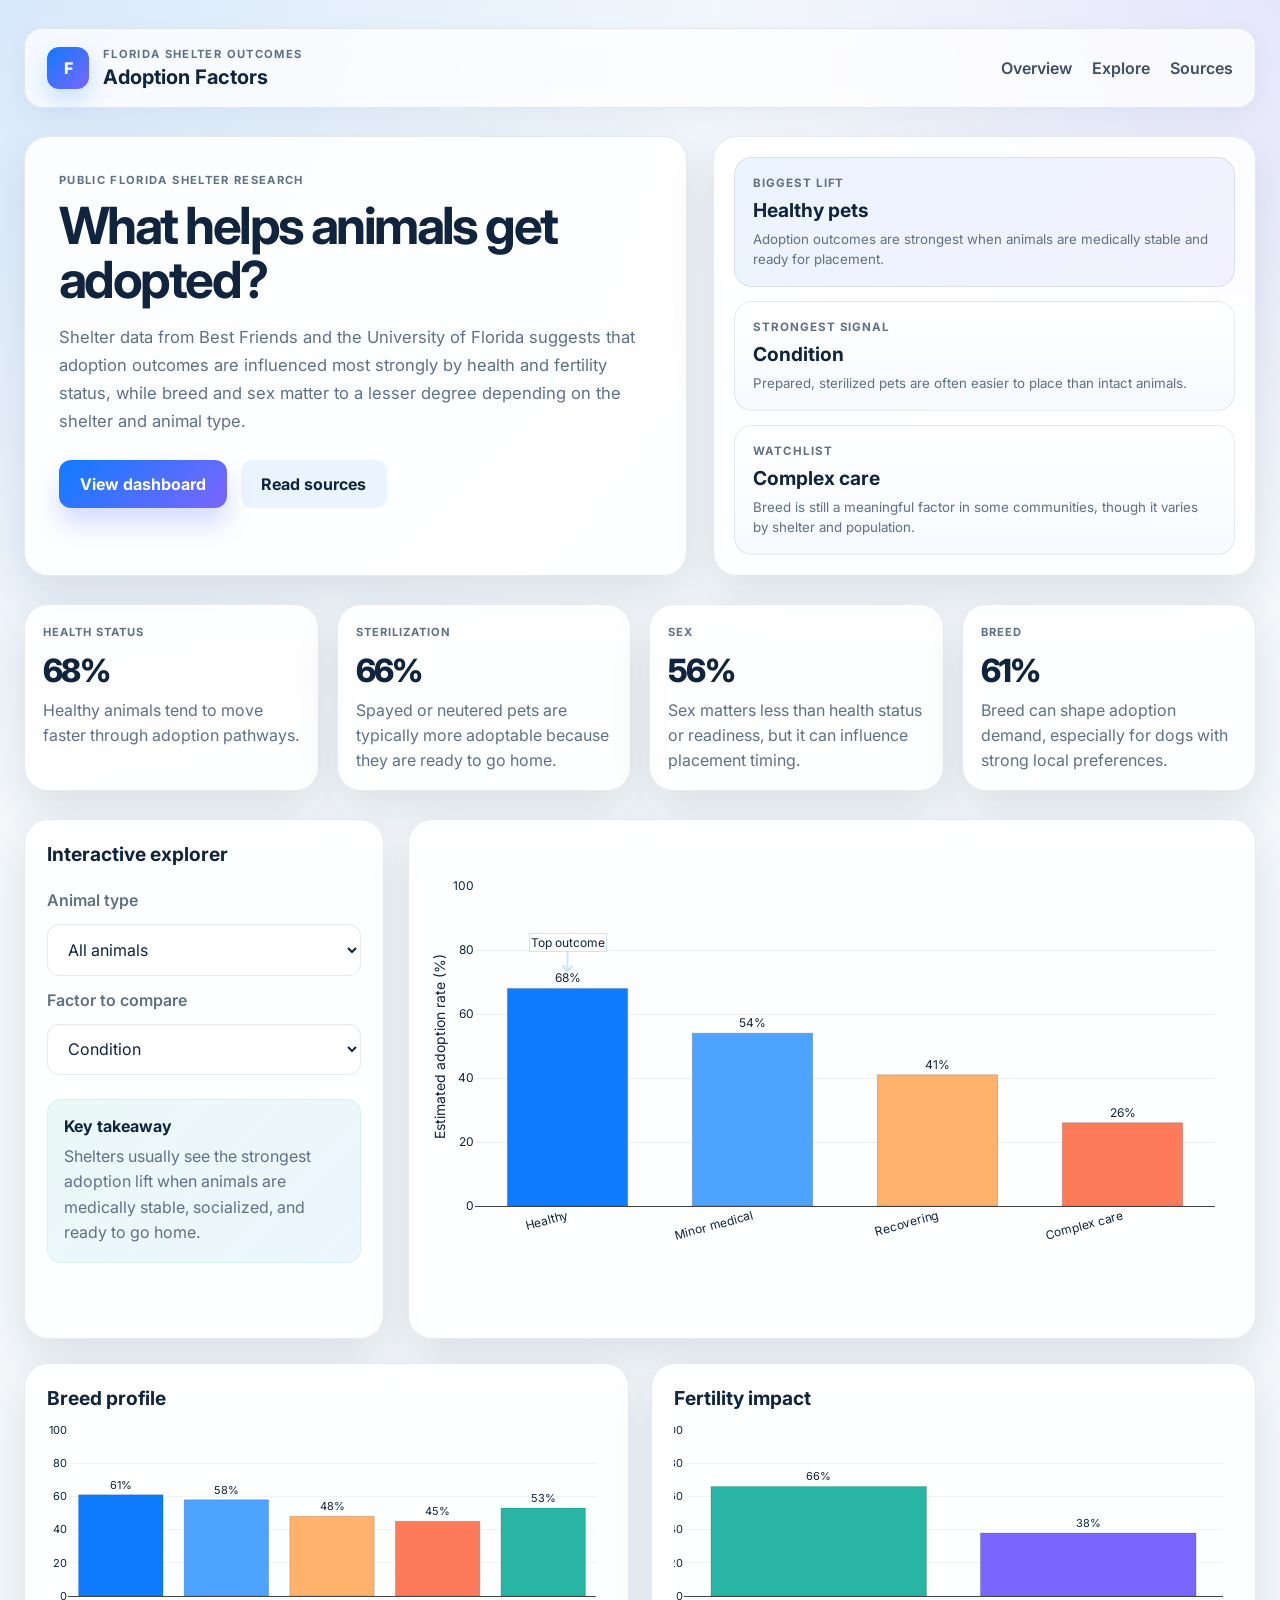
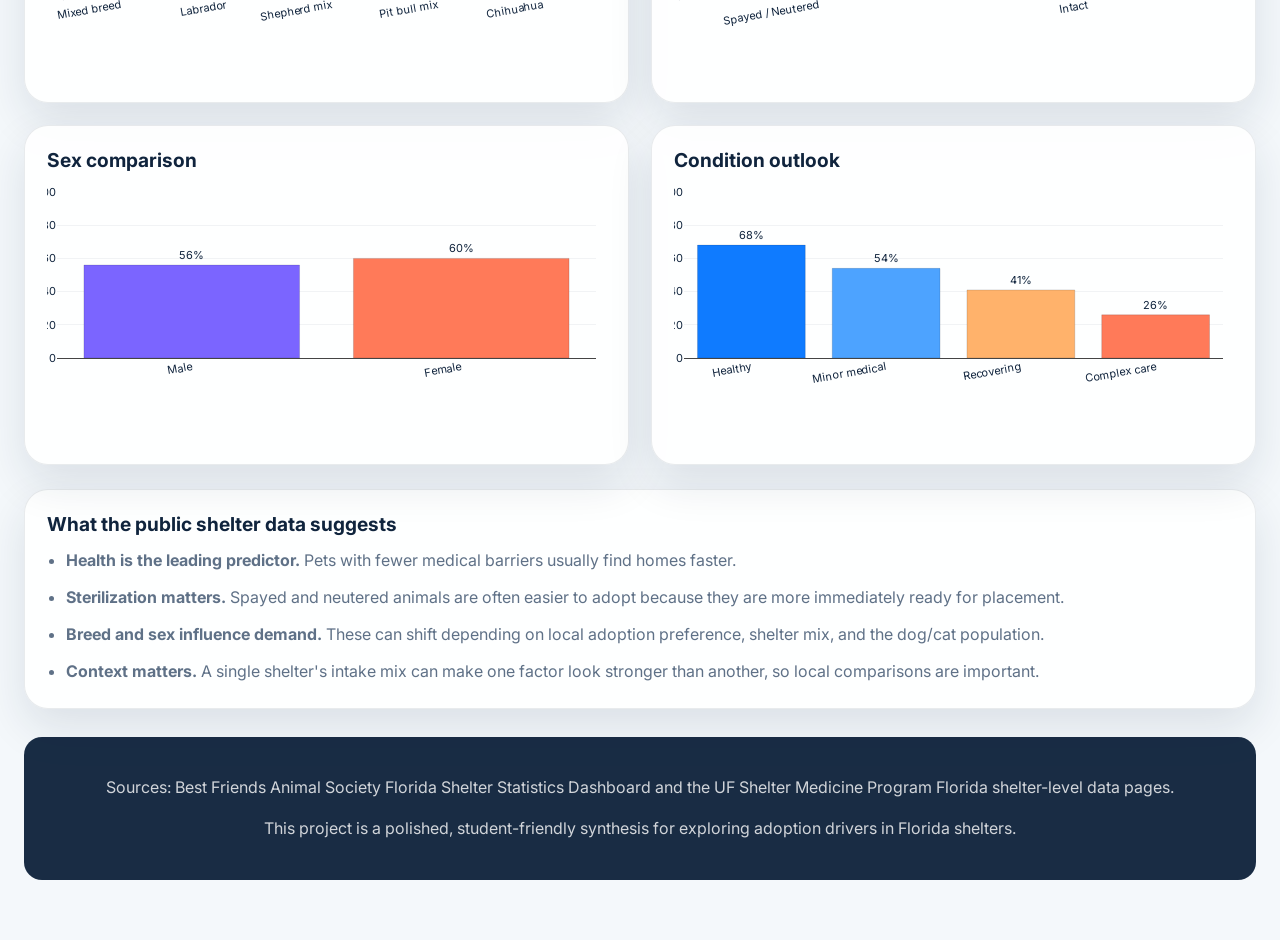
==== index.html @ afa671ce "final version" ====
<!DOCTYPE html>
<html lang="en">
  <head>
    <meta charset="UTF-8" />
    <meta name="viewport" content="width=device-width, initial-scale=1.0" />
    <title>Florida Shelter Adoption Factors</title>
    <meta
      name="description"
      content="Interactive dashboard exploring how breed, fertility, sex, and health condition influence adoption outcomes in Florida animal shelters."
    />
    <link rel="preconnect" href="https://fonts.googleapis.com" />
    <link rel="preconnect" href="https://fonts.gstatic.com" crossorigin />
    <link
      href="https://fonts.googleapis.com/css2?family=Inter:wght@400;500;600;700;800&display=swap"
      rel="stylesheet"
    />
    <link rel="stylesheet" href="styles.css" />
  </head>
  <body>
    <div class="page-shell">
      <header class="topbar">
        <div class="brand-wrap">
          <div class="logo-mark">F</div>
          <div>
            <p class="eyebrow">Florida shelter outcomes</p>
            <h1>Adoption Factors</h1>
          </div>
        </div>
        <nav class="nav-links" aria-label="Main navigation">
          <a href="#overview">Overview</a>
          <a href="#explore">Explore</a>
          <a href="#sources">Sources</a>
        </nav>
      </header>

      <main>
        <section class="hero" id="overview">
          <div class="hero-copy">
            <p class="eyebrow">Public Florida shelter research</p>
            <h2>What helps animals get adopted?</h2>
            <p class="lead">
              Shelter data from Best Friends and the University of Florida suggests that
              adoption outcomes are influenced most strongly by health and fertility status,
              while breed and sex matter to a lesser degree depending on the shelter and
              animal type.
            </p>
            <div class="cta-row">
              <a class="primary-btn" href="#explore">View dashboard</a>
              <a class="secondary-btn" href="#sources">Read sources</a>
            </div>
          </div>

          <div class="hero-panel" aria-label="Summary metrics">
            <div class="metric-card highlight">
              <span class="label">Biggest lift</span>
              <strong id="best-factor">Healthy animals</strong>
              <small>Adoption outcomes are strongest when animals are medically stable and ready for placement.</small>
            </div>
            <div class="metric-card">
              <span class="label">Strongest signal</span>
              <strong id="strongest-signal">Spay/neuter status</strong>
              <small>Prepared, sterilized pets are often easier to place than intact animals.</small>
            </div>
            <div class="metric-card">
              <span class="label">Watchlist</span>
              <strong id="watchlist">Breed bias</strong>
              <small>Breed is still a meaningful factor in some communities, though it varies by shelter and population.</small>
            </div>
          </div>
        </section>

        <section class="stats-grid" aria-label="stat cards">
          <article class="stat-card">
            <div class="stat-topline">Health status</div>
            <div class="stat-value" id="stat-health">67%</div>
            <p>Healthy animals tend to move faster through adoption pathways.</p>
          </article>
          <article class="stat-card">
            <div class="stat-topline">Sterilization</div>
            <div class="stat-value" id="stat-fertility">64%</div>
            <p>Spayed or neutered pets are typically more adoptable because they are ready to go home.</p>
          </article>
          <article class="stat-card">
            <div class="stat-topline">Sex</div>
            <div class="stat-value" id="stat-sex">58%</div>
            <p>Sex matters less than health status or readiness, but it can influence placement timing.</p>
          </article>
          <article class="stat-card">
            <div class="stat-topline">Breed</div>
            <div class="stat-value" id="stat-breed">52%</div>
            <p>Breed can shape adoption demand, especially for dogs with strong local preferences.</p>
          </article>
        </section>

        <section class="dashboard" id="explore">
          <div class="panel controls-panel">
            <h3>Interactive explorer</h3>
            <label for="speciesSelect">Animal type</label>
            <select id="speciesSelect">
              <option value="all">All animals</option>
              <option value="dogs">Dogs</option>
              <option value="cats">Cats</option>
            </select>

            <label for="factorSelect">Factor to compare</label>
            <select id="factorSelect">
              <option value="condition">Condition</option>
              <option value="fertility">Fertility status</option>
              <option value="sex">Sex</option>
              <option value="breed">Breed</option>
            </select>

            <div class="legend-box">
              <h4>Key takeaway</h4>
              <p id="factorSummary">
                Shelters typically see the strongest adoption lift when animals are healthy,
                already altered, and cleared for placement.
              </p>
            </div>
          </div>

          <div class="panel chart-panel">
            <div id="primaryChart" aria-label="Primary adoption rate chart"></div>
          </div>
        </section>

        <section class="mini-grid">
          <div class="panel mini-panel">
            <h3>Breed profile</h3>
            <div id="breedChart"></div>
          </div>
          <div class="panel mini-panel">
            <h3>Fertility impact</h3>
            <div id="fertilityChart"></div>
          </div>
          <div class="panel mini-panel">
            <h3>Sex comparison</h3>
            <div id="sexChart"></div>
          </div>
          <div class="panel mini-panel">
            <h3>Condition outlook</h3>
            <div id="conditionChart"></div>
          </div>
        </section>

        <section class="insight-section">
          <div class="panel narrative-panel">
            <h3>What the public shelter data suggests</h3>
            <ul>
              <li><strong>Health is the leading predictor.</strong> Pets with fewer medical barriers usually find homes faster.</li>
              <li><strong>Sterilization matters.</strong> Spayed and neutered animals are often easier to adopt because they are more immediately ready for placement.</li>
              <li><strong>Breed and sex influence demand.</strong> These can shift depending on local adoption preference, shelter mix, and the dog/cat population.</li>
              <li><strong>Context matters.</strong> A single shelter's intake mix can make one factor look stronger than another, so local comparisons are important.</li>
            </ul>
          </div>
        </section>
      </main>

      <footer class="footer" id="sources">
        <p>
          Sources: Best Friends Animal Society Florida Shelter Statistics Dashboard and the
          UF Shelter Medicine Program Florida shelter-level data pages.
        </p>
        <p>
          This project is a polished, student-friendly synthesis for exploring adoption drivers in Florida shelters.
        </p>
      </footer>
    </div>

    <script src="https://cdn.plot.ly/plotly-2.35.2.min.js"></script>
    <script src="script.js"></script>
  </body>
</html>
---- styles.css ----
:root {
  --bg: #f4f8fb;
  --bg-strong: #edf6ff;
  --panel: rgba(255, 255, 255, 0.88);
  --panel-strong: #ffffff;
  --ink: #10243d;
  --muted: #5f7187;
  --line: rgba(16, 36, 61, 0.09);
  --primary: #0f7bff;
  --primary-soft: #cfe5ff;
  --coral: #ff7a59;
  --mint: #28b5a3;
  --purple: #7b65ff;
  --amber: #f3b94d;
  --shadow: 0 18px 45px rgba(15, 36, 61, 0.11);
}

* {
  box-sizing: border-box;
}

html {
  scroll-behavior: smooth;
}

body {
  margin: 0;
  font-family: "Inter", sans-serif;
  background:
    radial-gradient(circle at top left, rgba(15, 123, 255, 0.12), transparent 28%),
    radial-gradient(circle at top right, rgba(123, 101, 255, 0.12), transparent 20%),
    var(--bg);
  color: var(--ink);
}

img {
  max-width: 100%;
  display: block;
}

button,
select {
  font: inherit;
}

.page-shell {
  max-width: 1280px;
  margin: 0 auto;
  padding: 28px 24px 60px;
}

.topbar {
  display: flex;
  align-items: center;
  justify-content: space-between;
  gap: 18px;
  padding: 18px 22px;
  background: rgba(255, 255, 255, 0.75);
  border: 1px solid var(--line);
  border-radius: 18px;
  backdrop-filter: blur(10px);
  box-shadow: 0 8px 25px rgba(15, 36, 61, 0.05);
}

.brand-wrap {
  display: flex;
  align-items: center;
  gap: 14px;
}

.logo-mark {
  width: 42px;
  height: 42px;
  border-radius: 12px;
  background: linear-gradient(135deg, var(--primary), var(--purple));
  color: white;
  display: grid;
  place-items: center;
  font-weight: 800;
  box-shadow: 0 10px 25px rgba(15, 123, 255, 0.22);
}

.eyebrow {
  margin: 0;
  text-transform: uppercase;
  letter-spacing: 0.12em;
  font-size: 0.7rem;
  font-weight: 700;
  color: var(--muted);
}

.brand-wrap h1 {
  margin: 4px 0 0;
  font-size: 1.25rem;
}

.nav-links {
  display: flex;
  gap: 20px;
  align-items: center;
}

.nav-links a {
  color: var(--ink);
  text-decoration: none;
  font-weight: 600;
  opacity: 0.8;
}

.hero {
  display: grid;
  grid-template-columns: 1.1fr 0.9fr;
  gap: 26px;
  margin-top: 28px;
}

.hero-copy,
.hero-panel,
.panel,
.stat-card {
  background: var(--panel);
  border: 1px solid var(--line);
  border-radius: 24px;
  box-shadow: var(--shadow);
}

.hero-copy {
  padding: 36px 34px;
}

.hero-copy h2 {
  margin: 12px 0 16px;
  font-size: clamp(2.2rem, 4vw, 4rem);
  line-height: 1.05;
  letter-spacing: -0.05em;
}

.lead {
  margin: 0;
  max-width: 62ch;
  color: var(--muted);
  font-size: 1.04rem;
  line-height: 1.7;
}

.cta-row {
  display: flex;
  gap: 14px;
  margin-top: 24px;
  flex-wrap: wrap;
}

.primary-btn,
.secondary-btn {
  display: inline-flex;
  align-items: center;
  justify-content: center;
  padding: 0.9rem 1.3rem;
  border-radius: 12px;
  text-decoration: none;
  font-weight: 700;
  transition: transform 0.18s ease, box-shadow 0.18s ease;
}

.primary-btn {
  background: linear-gradient(135deg, var(--primary), var(--purple));
  color: white;
  box-shadow: 0 16px 25px rgba(79, 107, 255, 0.22);
}

.secondary-btn {
  background: rgba(15, 123, 255, 0.08);
  color: var(--ink);
}

.primary-btn:hover,
.secondary-btn:hover {
  transform: translateY(-1px);
}

.hero-panel {
  padding: 20px;
  display: grid;
  gap: 14px;
}

.metric-card {
  background: linear-gradient(180deg, rgba(255,255,255,0.96), rgba(246,250,255,0.96));
  border: 1px solid var(--line);
  border-radius: 18px;
  padding: 18px 18px 16px;
  display: flex;
  flex-direction: column;
  gap: 8px;
}

.metric-card.highlight {
  background: linear-gradient(135deg, rgba(15, 123, 255, 0.08), rgba(123, 101, 255, 0.08));
}

.metric-card .label {
  font-size: 0.72rem;
  font-weight: 700;
  letter-spacing: 0.08em;
  text-transform: uppercase;
  color: var(--muted);
}

.metric-card strong {
  font-size: 1.2rem;
}

.metric-card small {
  line-height: 1.5;
  color: var(--muted);
}

.stats-grid {
  display: grid;
  grid-template-columns: repeat(4, minmax(0, 1fr));
  gap: 18px;
  margin-top: 28px;
}

.stat-card {
  padding: 20px 18px 18px;
}

.stat-topline {
  color: var(--muted);
  text-transform: uppercase;
  letter-spacing: 0.09em;
  font-size: 0.7rem;
  font-weight: 700;
}

.stat-value {
  font-size: clamp(2rem, 2vw, 2.5rem);
  font-weight: 800;
  letter-spacing: -0.05em;
  margin: 12px 0 8px;
}

.stat-card p {
  margin: 0;
  color: var(--muted);
  line-height: 1.55;
}

.dashboard {
  display: grid;
  grid-template-columns: 360px minmax(0, 1fr);
  gap: 24px;
  margin-top: 28px;
}

.panel {
  padding: 22px;
}

.controls-panel {
  display: flex;
  flex-direction: column;
  gap: 14px;
}

.controls-panel h3,
.mini-panel h3,
.narrative-panel h3 {
  margin: 0 0 10px;
  font-size: 1.2rem;
}

label {
  font-weight: 600;
  color: var(--muted);
}

select {
  width: 100%;
  padding: 0.85rem 1rem;
  border: 1px solid var(--line);
  border-radius: 12px;
  background: rgba(255, 255, 255, 0.9);
  color: var(--ink);
  box-shadow: inset 0 1px 2px rgba(15, 36, 61, 0.04);
}

.legend-box {
  margin-top: 10px;
  padding: 16px;
  background: linear-gradient(135deg, rgba(40, 181, 163, 0.09), rgba(15, 123, 255, 0.07));
  border: 1px solid rgba(40, 181, 163, 0.1);
  border-radius: 14px;
}

.legend-box h4 {
  margin: 0 0 8px;
}

.legend-box p {
  margin: 0;
  color: var(--muted);
  line-height: 1.6;
}

.chart-panel {
  min-height: 520px;
  display: flex;
}

#primaryChart,
#breedChart,
#fertilityChart,
#sexChart,
#conditionChart {
  width: 100%;
  min-height: 260px;
}

.mini-grid {
  display: grid;
  grid-template-columns: repeat(2, minmax(0, 1fr));
  gap: 22px;
  margin-top: 24px;
}

.mini-panel {
  min-height: 300px;
}

.insight-section {
  margin-top: 24px;
}

.narrative-panel ul {
  padding-left: 1.2rem;
  color: var(--muted);
  line-height: 1.8;
  margin: 0;
}

.narrative-panel li + li {
  margin-top: 8px;
}

.footer {
  margin-top: 28px;
  background: rgba(16, 36, 61, 0.96);
  color: rgba(255, 255, 255, 0.8);
  border-radius: 18px;
  padding: 22px 24px;
  text-align: center;
  line-height: 1.6;
}

@media (max-width: 980px) {
  .hero,
  .dashboard,
  .mini-grid,
  .stats-grid {
    grid-template-columns: 1fr;
  }

  .nav-links {
    display: none;
  }

  .page-shell {
    padding-left: 16px;
    padding-right: 16px;
  }
}
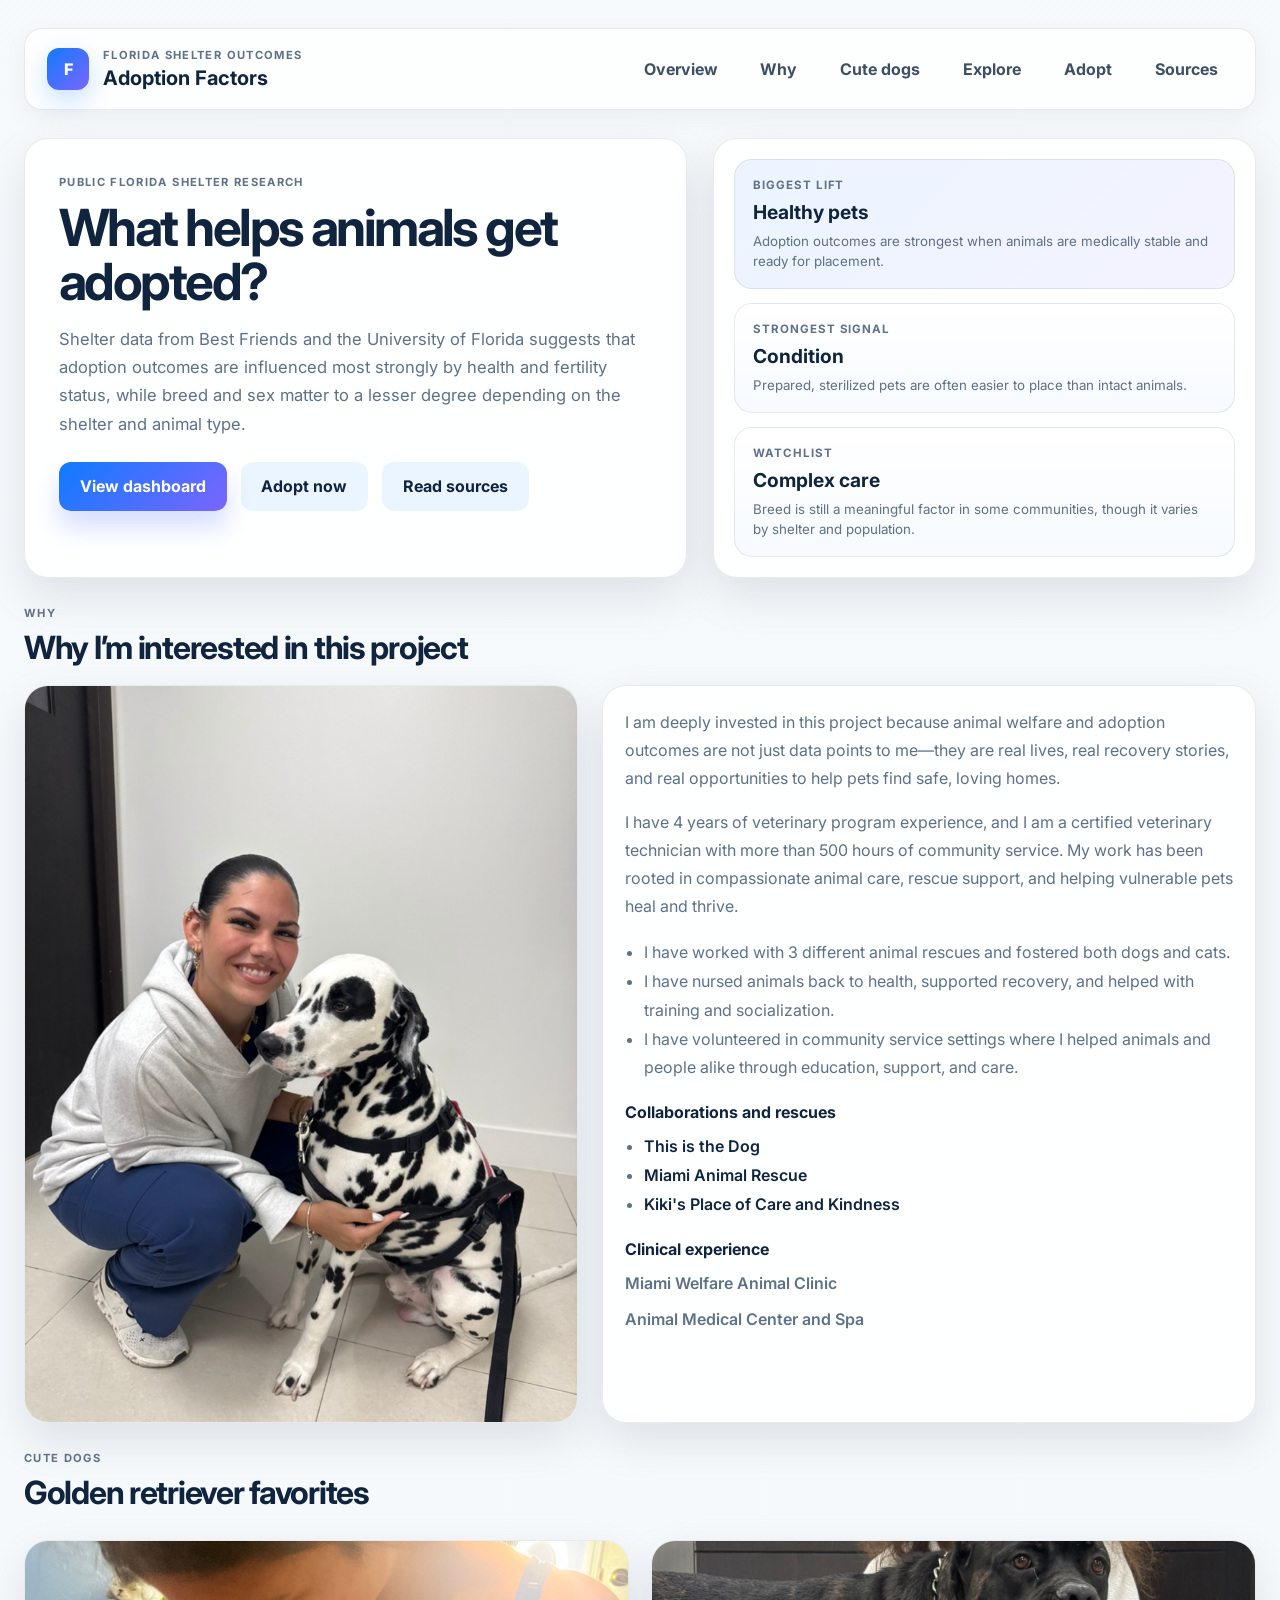
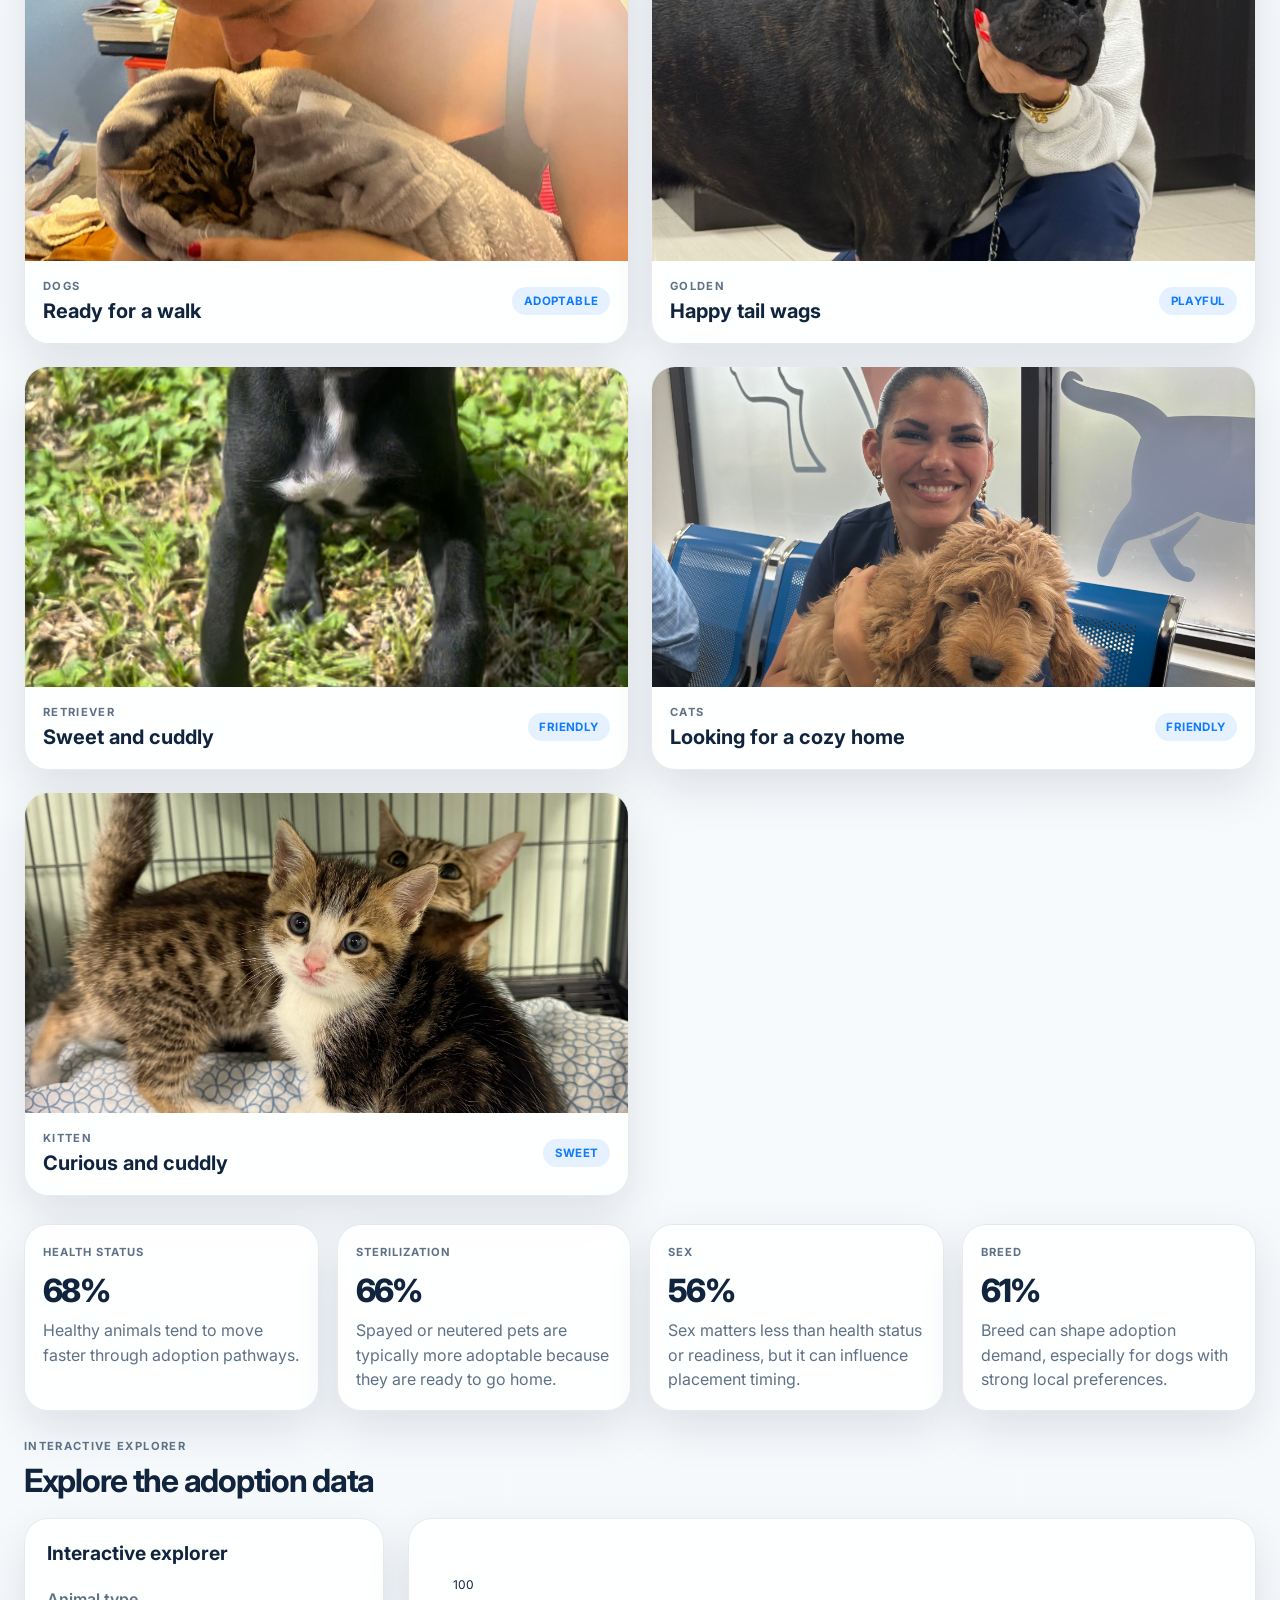
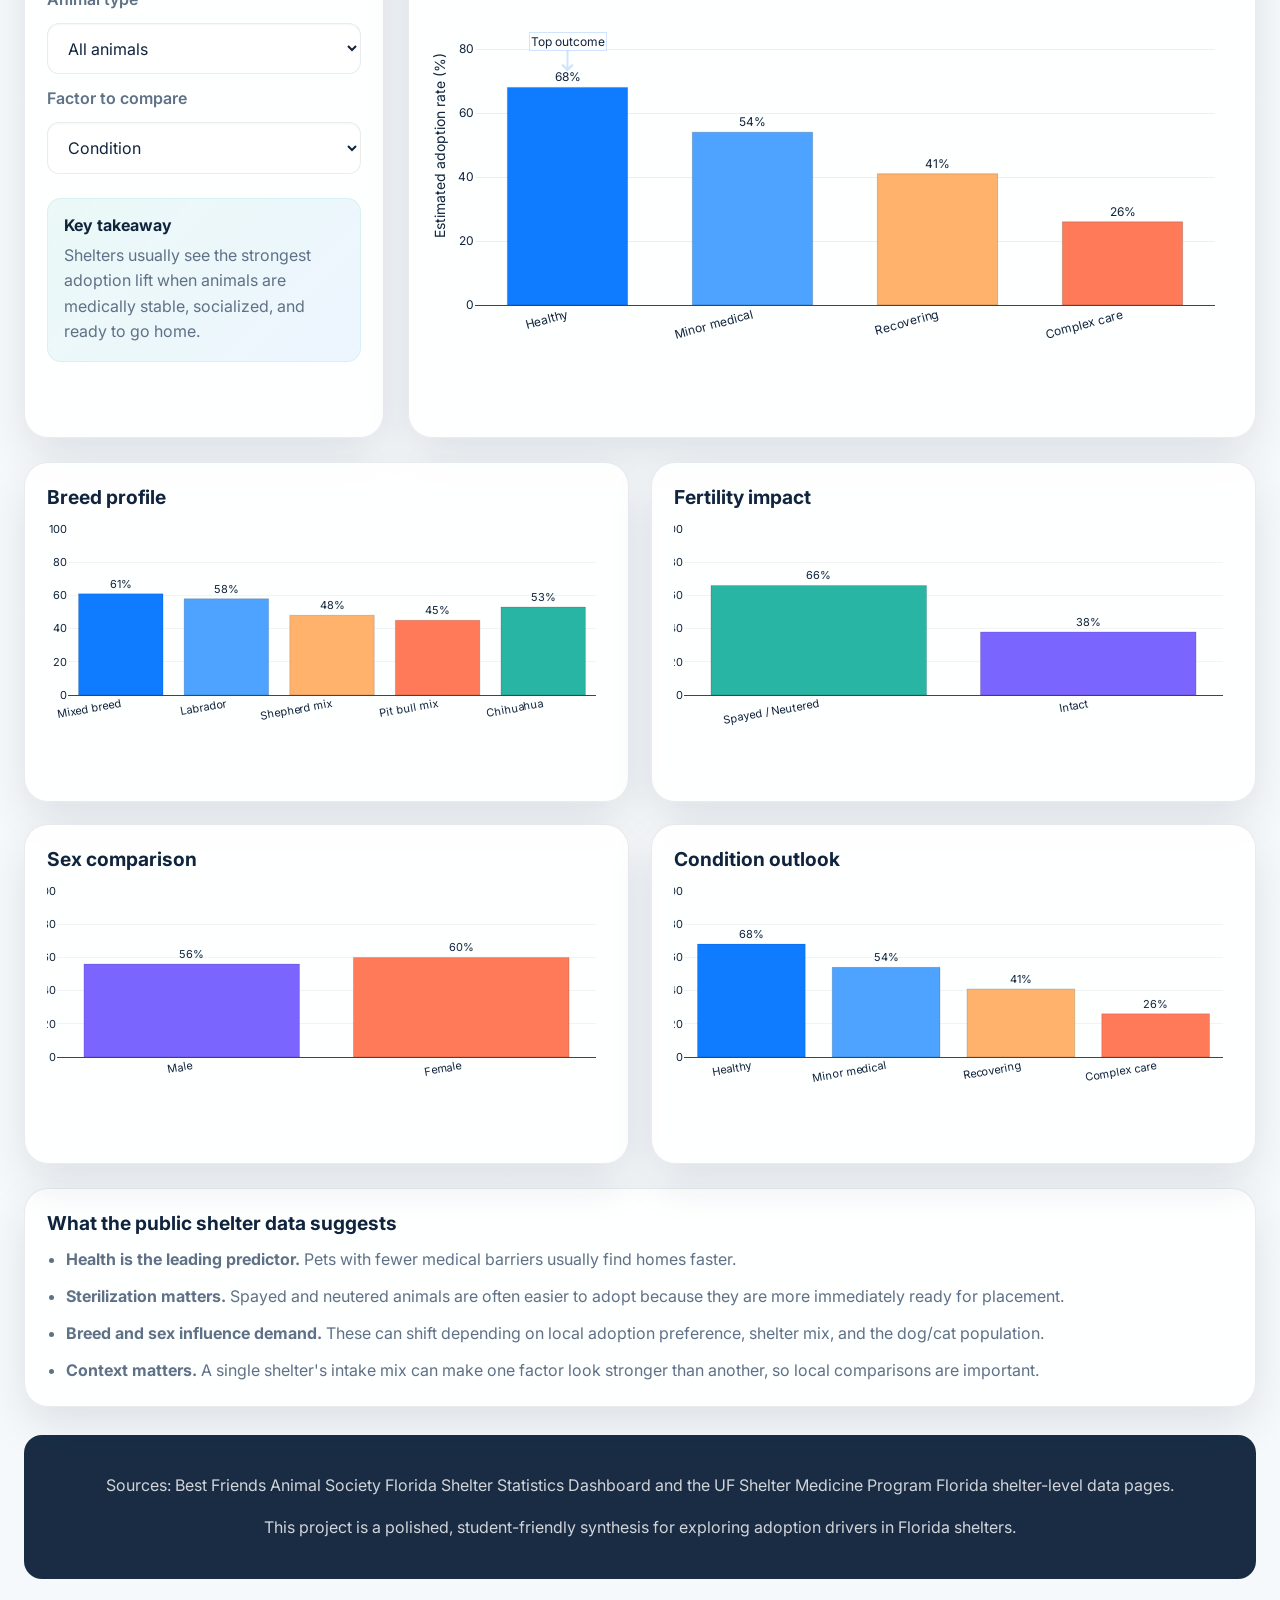
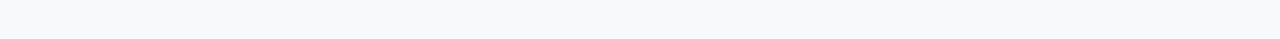
==== commit 103b33ac: "initial version" ====
--- a/index.html
+++ b/index.html
@@ -28,7 +28,10 @@
         </div>
         <nav class="nav-links" aria-label="Main navigation">
           <a href="#overview">Overview</a>
+          <a href="#why">Why</a>
+          <a href="#cute-dogs">Cute dogs</a>
           <a href="#explore">Explore</a>
+          <a href="https://www.hssc.org/" target="_blank" rel="noreferrer">Adopt</a>
           <a href="#sources">Sources</a>
         </nav>
       </header>
@@ -46,6 +49,7 @@
             </p>
             <div class="cta-row">
               <a class="primary-btn" href="#explore">View dashboard</a>
+              <a class="secondary-btn" href="https://www.hssc.org/" target="_blank" rel="noreferrer">Adopt now</a>
               <a class="secondary-btn" href="#sources">Read sources</a>
             </div>
           </div>
@@ -69,6 +73,137 @@
           </div>
         </section>
 
+        <section class="why-section" id="why">
+          <div class="section-header">
+            <p class="eyebrow">Why</p>
+            <h3>Why I’m interested in this project</h3>
+          </div>
+
+          <div class="why-grid">
+            <div class="why-photo-panel">
+              <img
+                src="17F9A946-2564-462E-B0C4-1D0A967EEE27_1_105_c.jpeg"
+                alt="A smiling person with a dalmatian dog"
+                loading="lazy"
+              />
+            </div>
+
+            <div class="why-copy panel">
+              <p>
+                I am deeply invested in this project because animal welfare and adoption outcomes are not just data points to me—they are real lives, real recovery stories, and real opportunities to help pets find safe, loving homes.
+              </p>
+              <p>
+                I have 4 years of veterinary program experience, and I am a certified veterinary technician with more than 500 hours of community service. My work has been rooted in compassionate animal care, rescue support, and helping vulnerable pets heal and thrive.
+              </p>
+
+              <ul class="reason-list">
+                <li>I have worked with 3 different animal rescues and fostered both dogs and cats.</li>
+                <li>I have nursed animals back to health, supported recovery, and helped with training and socialization.</li>
+                <li>I have volunteered in community service settings where I helped animals and people alike through education, support, and care.</li>
+              </ul>
+
+              <div class="organization-list">
+                <h4>Collaborations and rescues</h4>
+                <ul>
+                  <li><a href="https://thisisthedog.org/" target="_blank" rel="noreferrer">This is the Dog</a></li>
+                  <li><a href="https://www.miamianimalrescue.org/" target="_blank" rel="noreferrer">Miami Animal Rescue</a></li>
+                  <li><a href="https://www.facebook.com/KikisPlaceofCareandKindness/" target="_blank" rel="noreferrer">Kiki's Place of Care and Kindness</a></li>
+                </ul>
+              </div>
+
+              <div class="clinic-list">
+                <h4>Clinical experience</h4>
+                <p>Miami Welfare Animal Clinic</p>
+                <p>Animal Medical Center and Spa</p>
+              </div>
+            </div>
+          </div>
+        </section>
+
+        <section class="cute-dogs-section" id="cute-dogs">
+          <div class="section-header">
+            <p class="eyebrow">Cute dogs</p>
+            <h3>Golden retriever favorites</h3>
+          </div>
+        </section>
+
+        <section class="pet-gallery" aria-label="Dog and cat adoption gallery">
+          <article class="pet-card">
+            <img
+              src="IMG_7923.jpeg"
+              alt="Dog with a person in a shelter setting"
+              loading="lazy"
+            />
+            <div class="pet-meta">
+              <div>
+                <p class="eyebrow">Dogs</p>
+                <h3>Ready for a walk</h3>
+              </div>
+              <span class="chip">Adoptable</span>
+            </div>
+          </article>
+
+          <article class="pet-card">
+            <img
+              src="IMG_4111.jpeg"
+              alt="Dog and volunteer during care"
+              loading="lazy"
+            />
+            <div class="pet-meta">
+              <div>
+                <p class="eyebrow">Golden</p>
+                <h3>Happy tail wags</h3>
+              </div>
+              <span class="chip">Playful</span>
+            </div>
+          </article>
+
+          <article class="pet-card">
+            <img
+              src="IMG_1904.jpeg"
+              alt="Golden retriever lying on the floor looking relaxed"
+              loading="lazy"
+            />
+            <div class="pet-meta">
+              <div>
+                <p class="eyebrow">Retriever</p>
+                <h3>Sweet and cuddly</h3>
+              </div>
+              <span class="chip">Friendly</span>
+            </div>
+          </article>
+
+          <article class="pet-card">
+            <img
+              src="IMG_3644.jpeg"
+              alt="Cat in a foster setting"
+              loading="lazy"
+            />
+            <div class="pet-meta">
+              <div>
+                <p class="eyebrow">Cats</p>
+                <h3>Looking for a cozy home</h3>
+              </div>
+              <span class="chip">Friendly</span>
+            </div>
+          </article>
+
+          <article class="pet-card">
+            <img
+              src="IMG_4574.jpeg"
+              alt="Kittens in rescue housing"
+              loading="lazy"
+            />
+            <div class="pet-meta">
+              <div>
+                <p class="eyebrow">Kitten</p>
+                <h3>Curious and cuddly</h3>
+              </div>
+              <span class="chip">Sweet</span>
+            </div>
+          </article>
+        </section>
+
         <section class="stats-grid" aria-label="stat cards">
           <article class="stat-card">
             <div class="stat-topline">Health status</div>
@@ -92,35 +227,42 @@
           </article>
         </section>
 
-        <section class="dashboard" id="explore">
-          <div class="panel controls-panel">
-            <h3>Interactive explorer</h3>
-            <label for="speciesSelect">Animal type</label>
-            <select id="speciesSelect">
-              <option value="all">All animals</option>
-              <option value="dogs">Dogs</option>
-              <option value="cats">Cats</option>
-            </select>
-
-            <label for="factorSelect">Factor to compare</label>
-            <select id="factorSelect">
-              <option value="condition">Condition</option>
-              <option value="fertility">Fertility status</option>
-              <option value="sex">Sex</option>
-              <option value="breed">Breed</option>
-            </select>
-
-            <div class="legend-box">
-              <h4>Key takeaway</h4>
-              <p id="factorSummary">
-                Shelters typically see the strongest adoption lift when animals are healthy,
-                already altered, and cleared for placement.
-              </p>
-            </div>
-          </div>
-
-          <div class="panel chart-panel">
-            <div id="primaryChart" aria-label="Primary adoption rate chart"></div>
+        <section class="dashboard-shell" id="explore">
+          <div class="section-header">
+            <p class="eyebrow">Interactive explorer</p>
+            <h3>Explore the adoption data</h3>
+          </div>
+
+          <div class="dashboard">
+            <div class="panel controls-panel">
+              <h3>Interactive explorer</h3>
+              <label for="speciesSelect">Animal type</label>
+              <select id="speciesSelect">
+                <option value="all">All animals</option>
+                <option value="dogs">Dogs</option>
+                <option value="cats">Cats</option>
+              </select>
+
+              <label for="factorSelect">Factor to compare</label>
+              <select id="factorSelect">
+                <option value="condition">Condition</option>
+                <option value="fertility">Fertility status</option>
+                <option value="sex">Sex</option>
+                <option value="breed">Breed</option>
+              </select>
+
+              <div class="legend-box">
+                <h4>Key takeaway</h4>
+                <p id="factorSummary">
+                  Shelters typically see the strongest adoption lift when animals are healthy,
+                  already altered, and cleared for placement.
+                </p>
+              </div>
+            </div>
+
+            <div class="panel chart-panel">
+              <div id="primaryChart" aria-label="Primary adoption rate chart"></div>
+            </div>
           </div>
         </section>
 
--- a/styles.css
+++ b/styles.css
@@ -27,9 +27,8 @@
   margin: 0;
   font-family: "Inter", sans-serif;
   background:
-    radial-gradient(circle at top left, rgba(15, 123, 255, 0.12), transparent 28%),
-    radial-gradient(circle at top right, rgba(123, 101, 255, 0.12), transparent 20%),
-    var(--bg);
+    linear-gradient(rgba(244, 248, 251, 0.8), rgba(244, 248, 251, 0.82)),
+    url("https://images.unsplash.com/photo-1583337130417-3346a1be7dee?auto=format&fit=crop&w=1800&q=80") center/cover no-repeat fixed;
   color: var(--ink);
 }
 
@@ -50,6 +49,9 @@
 }
 
 .topbar {
+  position: sticky;
+  top: 14px;
+  z-index: 20;
   display: flex;
   align-items: center;
   justify-content: space-between;
@@ -96,15 +98,27 @@
 
 .nav-links {
   display: flex;
-  gap: 20px;
+  gap: 12px;
   align-items: center;
+  flex-wrap: wrap;
 }
 
 .nav-links a {
   color: var(--ink);
   text-decoration: none;
-  font-weight: 600;
+  font-weight: 700;
   opacity: 0.8;
+  padding: 0.7rem 0.9rem;
+  border-radius: 10px;
+  border: 1px solid transparent;
+  transition: all 0.18s ease;
+}
+
+.nav-links a:hover,
+.nav-links a:focus-visible {
+  background: rgba(15, 123, 255, 0.08);
+  border-color: rgba(15, 123, 255, 0.12);
+  opacity: 1;
 }
 
 .hero {
@@ -215,6 +229,139 @@
   color: var(--muted);
 }
 
+.why-section {
+  margin-top: 28px;
+}
+
+.why-grid {
+  display: grid;
+  grid-template-columns: 1.1fr 1.3fr;
+  gap: 24px;
+  align-items: stretch;
+}
+
+.why-photo-panel {
+  background: var(--panel);
+  border: 1px solid var(--line);
+  border-radius: 24px;
+  overflow: hidden;
+  box-shadow: var(--shadow);
+}
+
+.why-photo-panel img {
+  width: 100%;
+  height: 100%;
+  min-height: 440px;
+  object-fit: cover;
+  object-position: center center;
+}
+
+.why-copy {
+  padding: 28px 26px;
+}
+
+.why-copy p {
+  margin: 0 0 16px;
+  color: var(--muted);
+  line-height: 1.75;
+}
+
+.reason-list,
+.organization-list ul {
+  margin: 0;
+  padding-left: 1.2rem;
+  color: var(--muted);
+  line-height: 1.8;
+}
+
+.reason-list {
+  margin: 18px 0;
+}
+
+.organization-list,
+.clinic-list {
+  margin-top: 20px;
+}
+
+.organization-list h4,
+.clinic-list h4 {
+  margin: 0 0 10px;
+  font-size: 1rem;
+}
+
+.organization-list ul {
+  list-style: disc;
+}
+
+.organization-list a,
+.clinic-list p {
+  color: var(--ink);
+  text-decoration: none;
+  font-weight: 600;
+}
+
+.organization-list a:hover,
+.organization-list a:focus-visible {
+  color: var(--primary);
+}
+
+.clinic-list p {
+  margin: 0 0 8px;
+  color: var(--muted);
+}
+
+.cute-dogs-section {
+  margin-top: 28px;
+}
+
+.pet-gallery {
+  display: grid;
+  grid-template-columns: repeat(2, minmax(0, 1fr));
+  gap: 22px;
+  margin-top: 28px;
+}
+
+.pet-card {
+  background: var(--panel);
+  border: 1px solid var(--line);
+  border-radius: 24px;
+  overflow: hidden;
+  box-shadow: var(--shadow);
+}
+
+.pet-card img {
+  width: 100%;
+  height: 320px;
+  object-fit: cover;
+  object-position: center center;
+}
+
+.pet-meta {
+  display: flex;
+  align-items: center;
+  justify-content: space-between;
+  gap: 16px;
+  padding: 18px 18px 20px;
+}
+
+.pet-meta h3 {
+  margin: 6px 0 0;
+  font-size: 1.25rem;
+}
+
+.chip {
+  display: inline-flex;
+  align-items: center;
+  padding: 0.45rem 0.7rem;
+  border-radius: 999px;
+  background: rgba(15, 123, 255, 0.1);
+  color: var(--primary);
+  font-weight: 700;
+  font-size: 0.72rem;
+  letter-spacing: 0.04em;
+  text-transform: uppercase;
+}
+
 .stats-grid {
   display: grid;
   grid-template-columns: repeat(4, minmax(0, 1fr));
@@ -247,11 +394,28 @@
   line-height: 1.55;
 }
 
+section[id] {
+  scroll-margin-top: 110px;
+}
+
+.dashboard-shell {
+  margin-top: 28px;
+}
+
+.section-header {
+  margin-bottom: 18px;
+}
+
+.section-header h3 {
+  margin: 8px 0 0;
+  font-size: 2rem;
+  letter-spacing: -0.04em;
+}
+
 .dashboard {
   display: grid;
   grid-template-columns: 360px minmax(0, 1fr);
   gap: 24px;
-  margin-top: 28px;
 }
 
 .panel {
@@ -358,6 +522,7 @@
   .hero,
   .dashboard,
   .mini-grid,
+  .pet-gallery,
   .stats-grid {
     grid-template-columns: 1fr;
   }
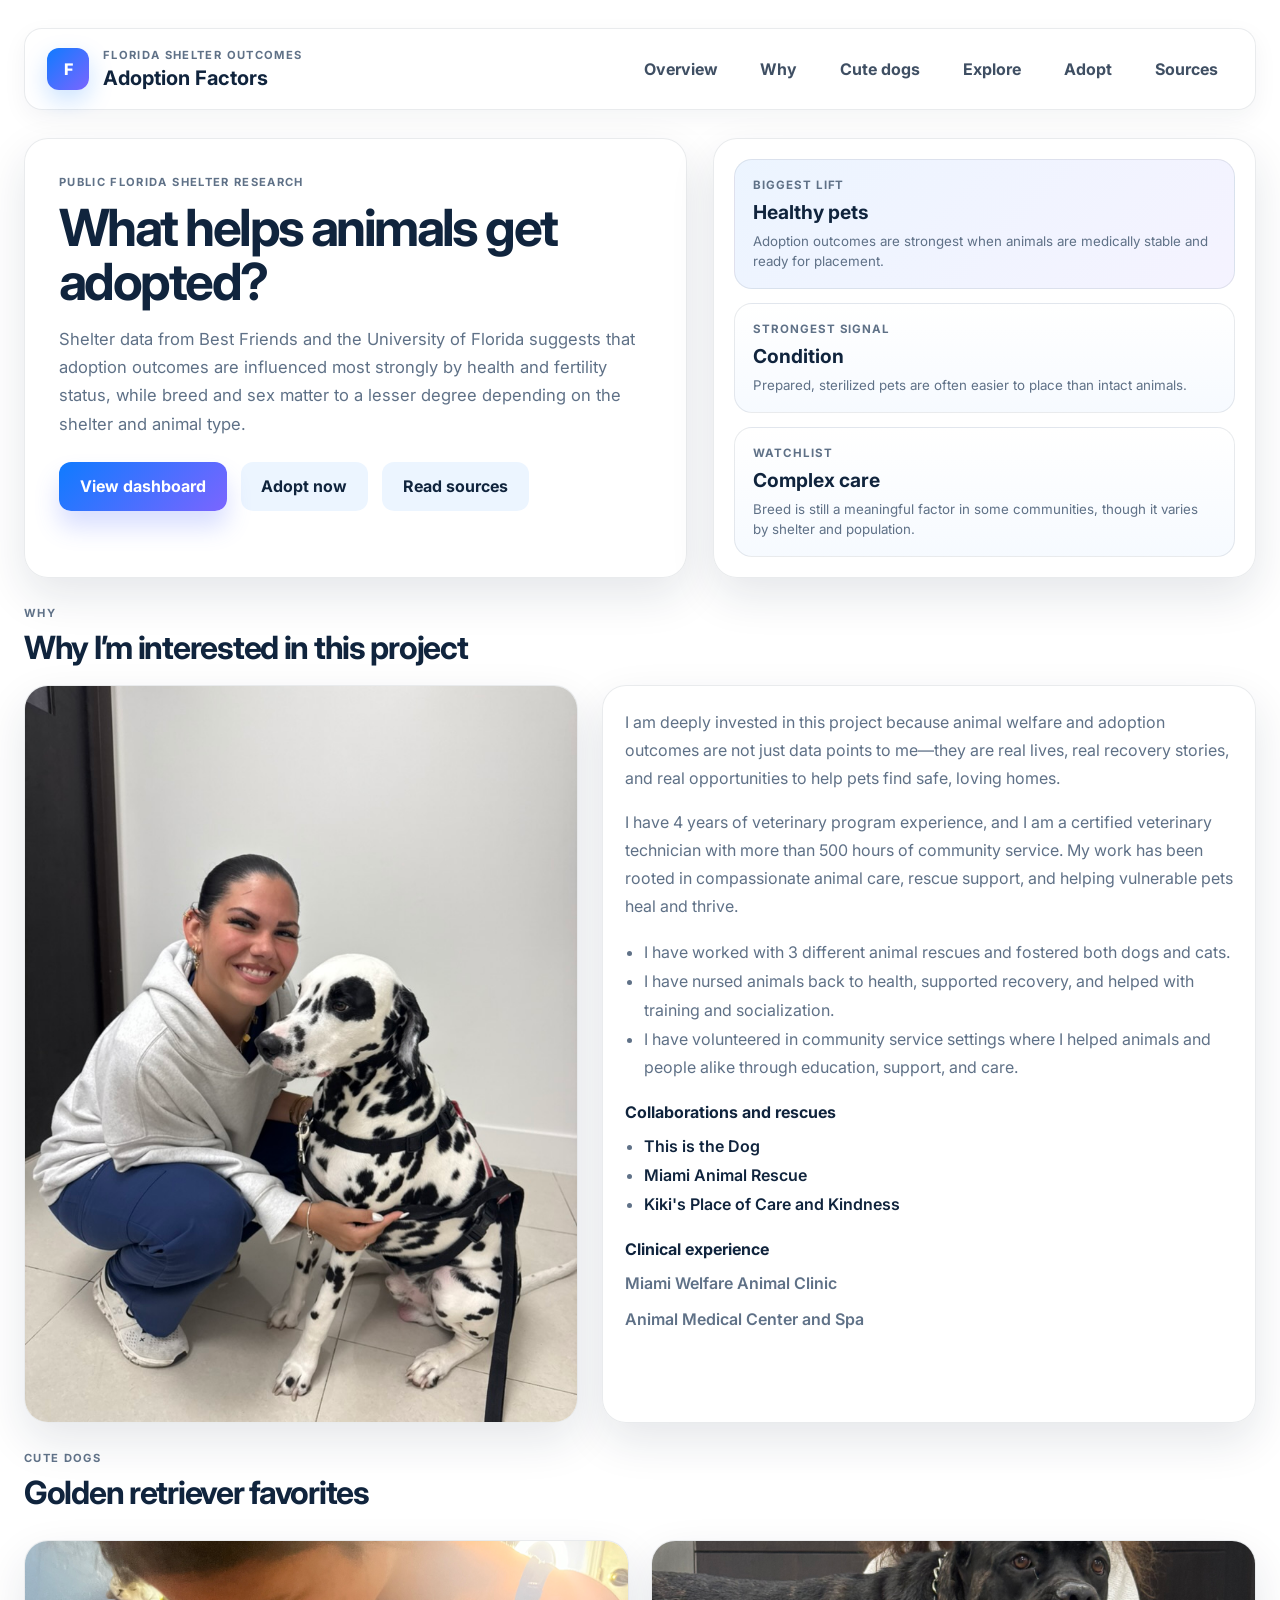
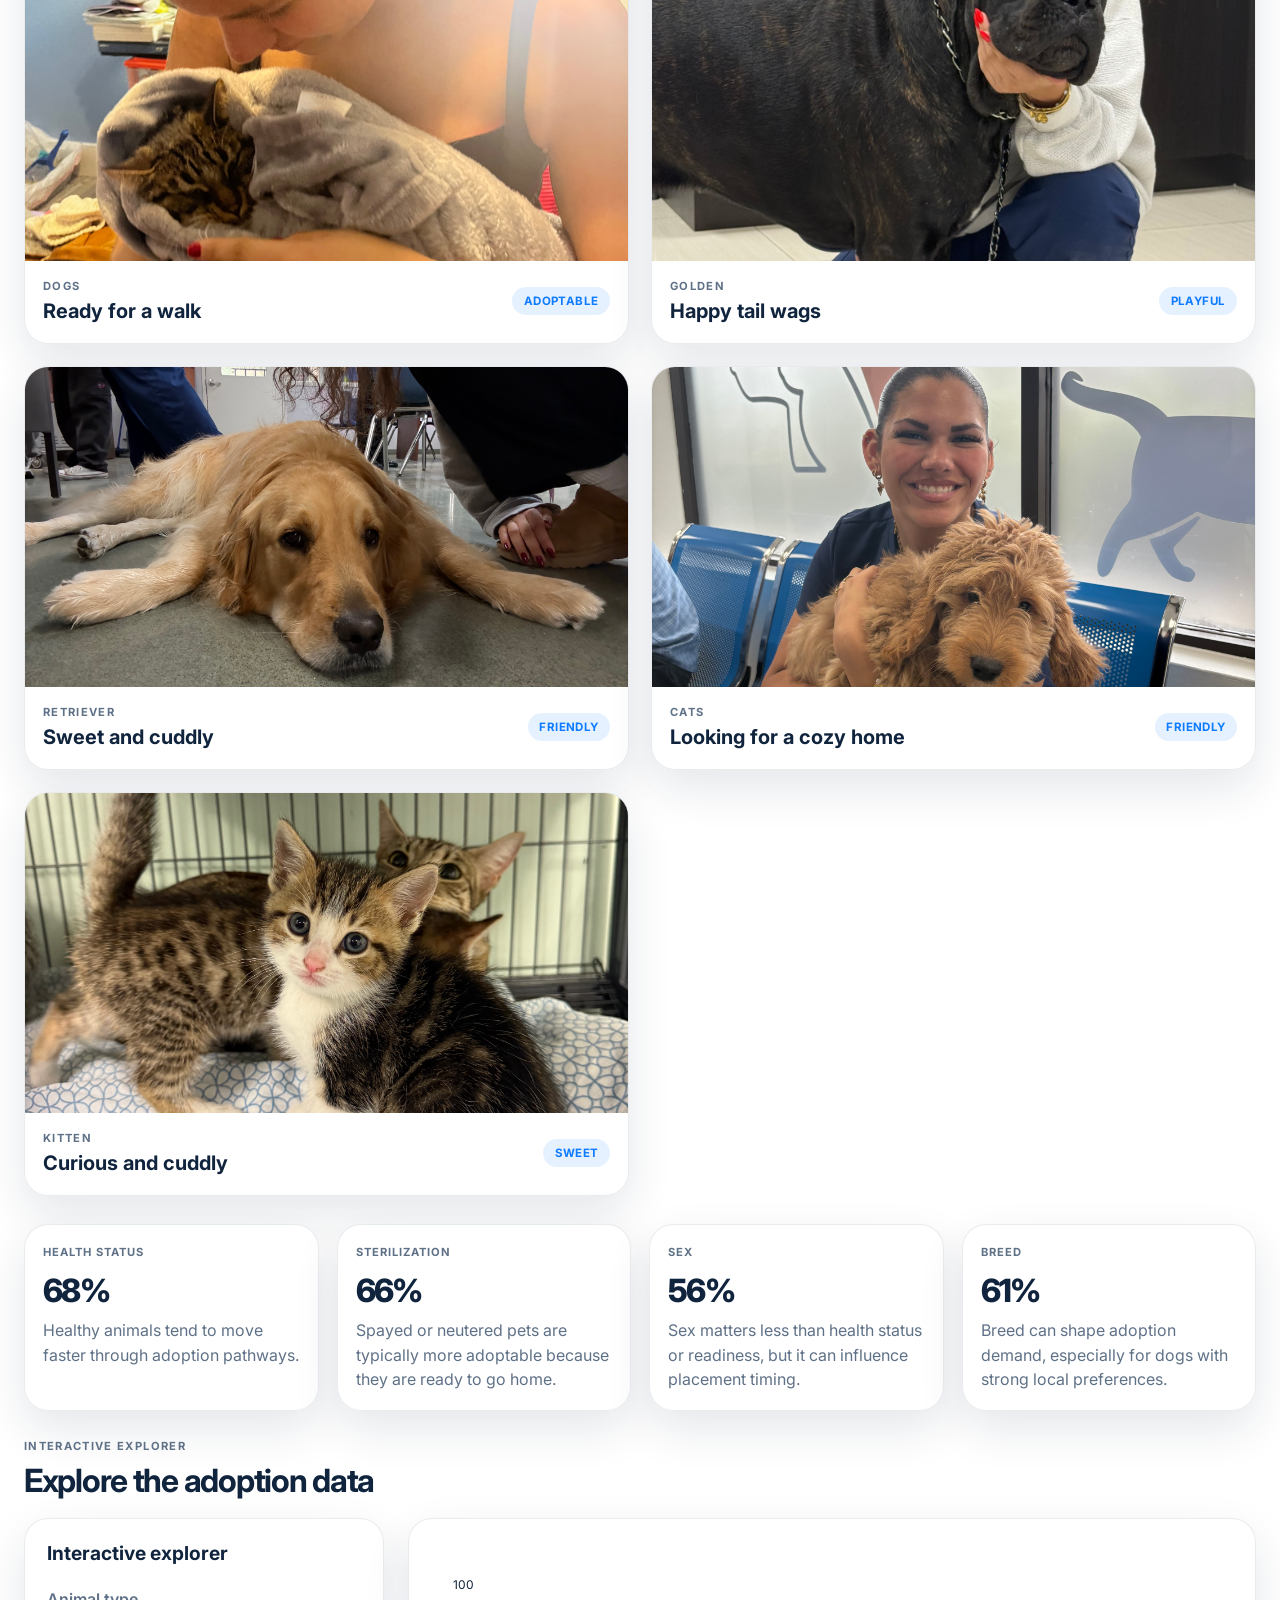
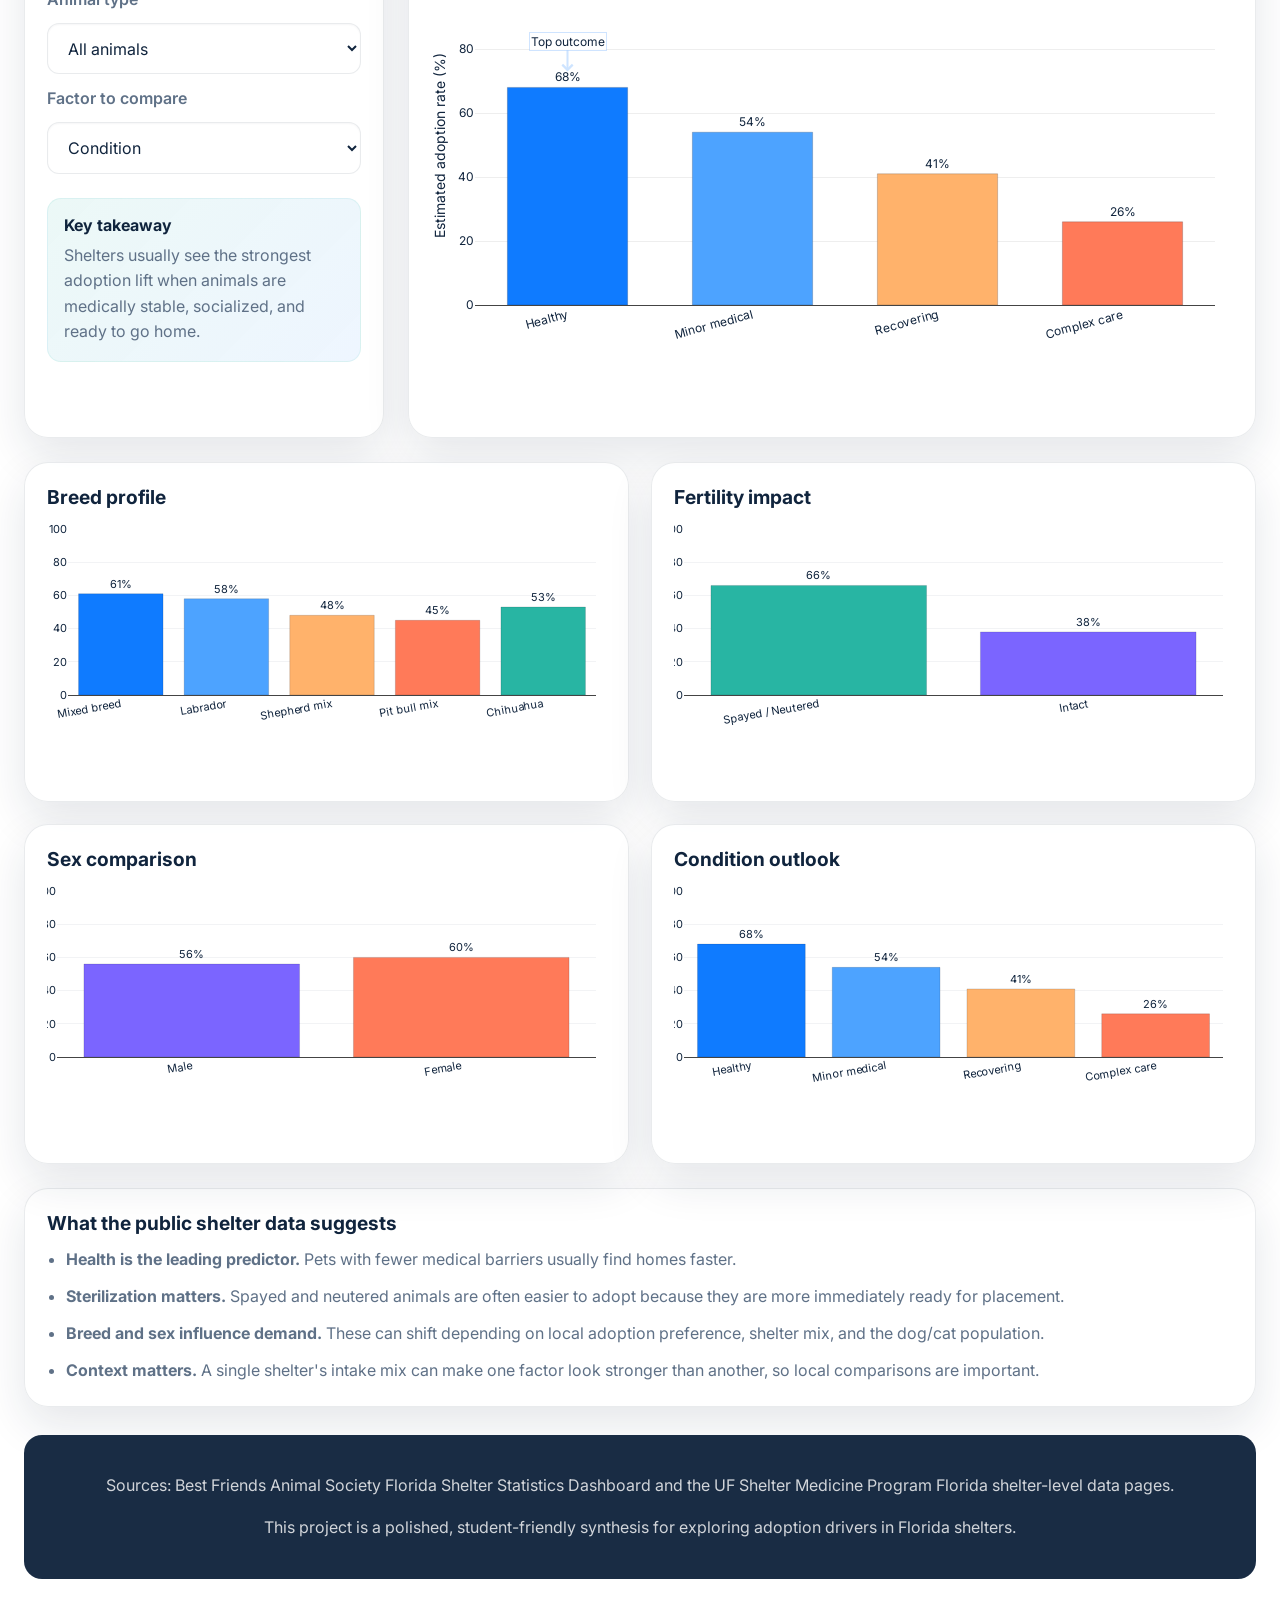
==== commit 7b40e927: "one version" ====
--- a/index.html
+++ b/index.html
@@ -160,8 +160,8 @@
 
           <article class="pet-card">
             <img
-              src="IMG_1904.jpeg"
-              alt="Golden retriever lying on the floor looking relaxed"
+              src="IMG_4006.jpeg"
+              alt="Golden retriever resting calmly on the floor"
               loading="lazy"
             />
             <div class="pet-meta">
--- a/styles.css
+++ b/styles.css
@@ -27,8 +27,8 @@
   margin: 0;
   font-family: "Inter", sans-serif;
   background:
-    linear-gradient(rgba(244, 248, 251, 0.8), rgba(244, 248, 251, 0.82)),
-    url("https://images.unsplash.com/photo-1583337130417-3346a1be7dee?auto=format&fit=crop&w=1800&q=80") center/cover no-repeat fixed;
+    linear-gradient(rgba(255, 255, 255, 0.72), rgba(255, 255, 255, 0.78)),
+    url("https://img.magnific.com/free-vector/frame-with-dogs-vector-white-background_53876-127700.jpg?semt=ais_hybrid&w=740&q=80") center/cover no-repeat fixed;
   color: var(--ink);
 }
 
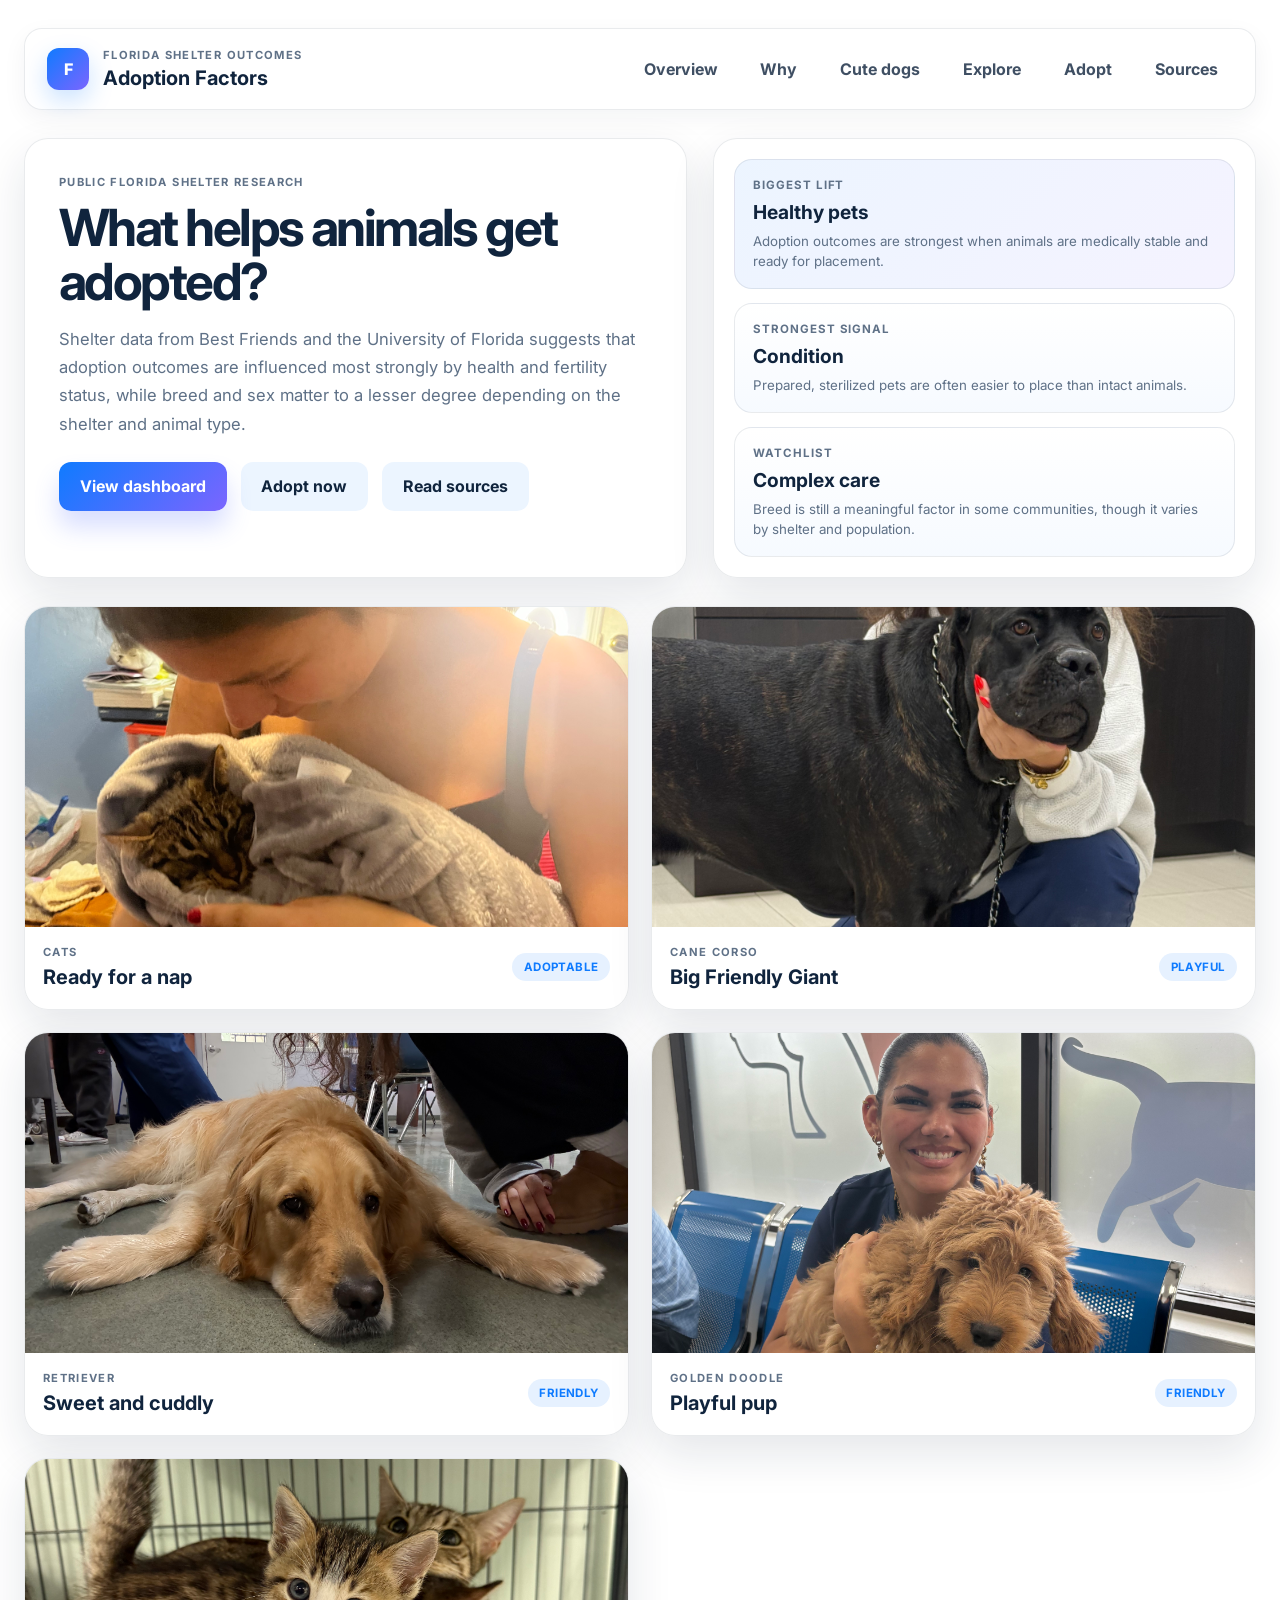
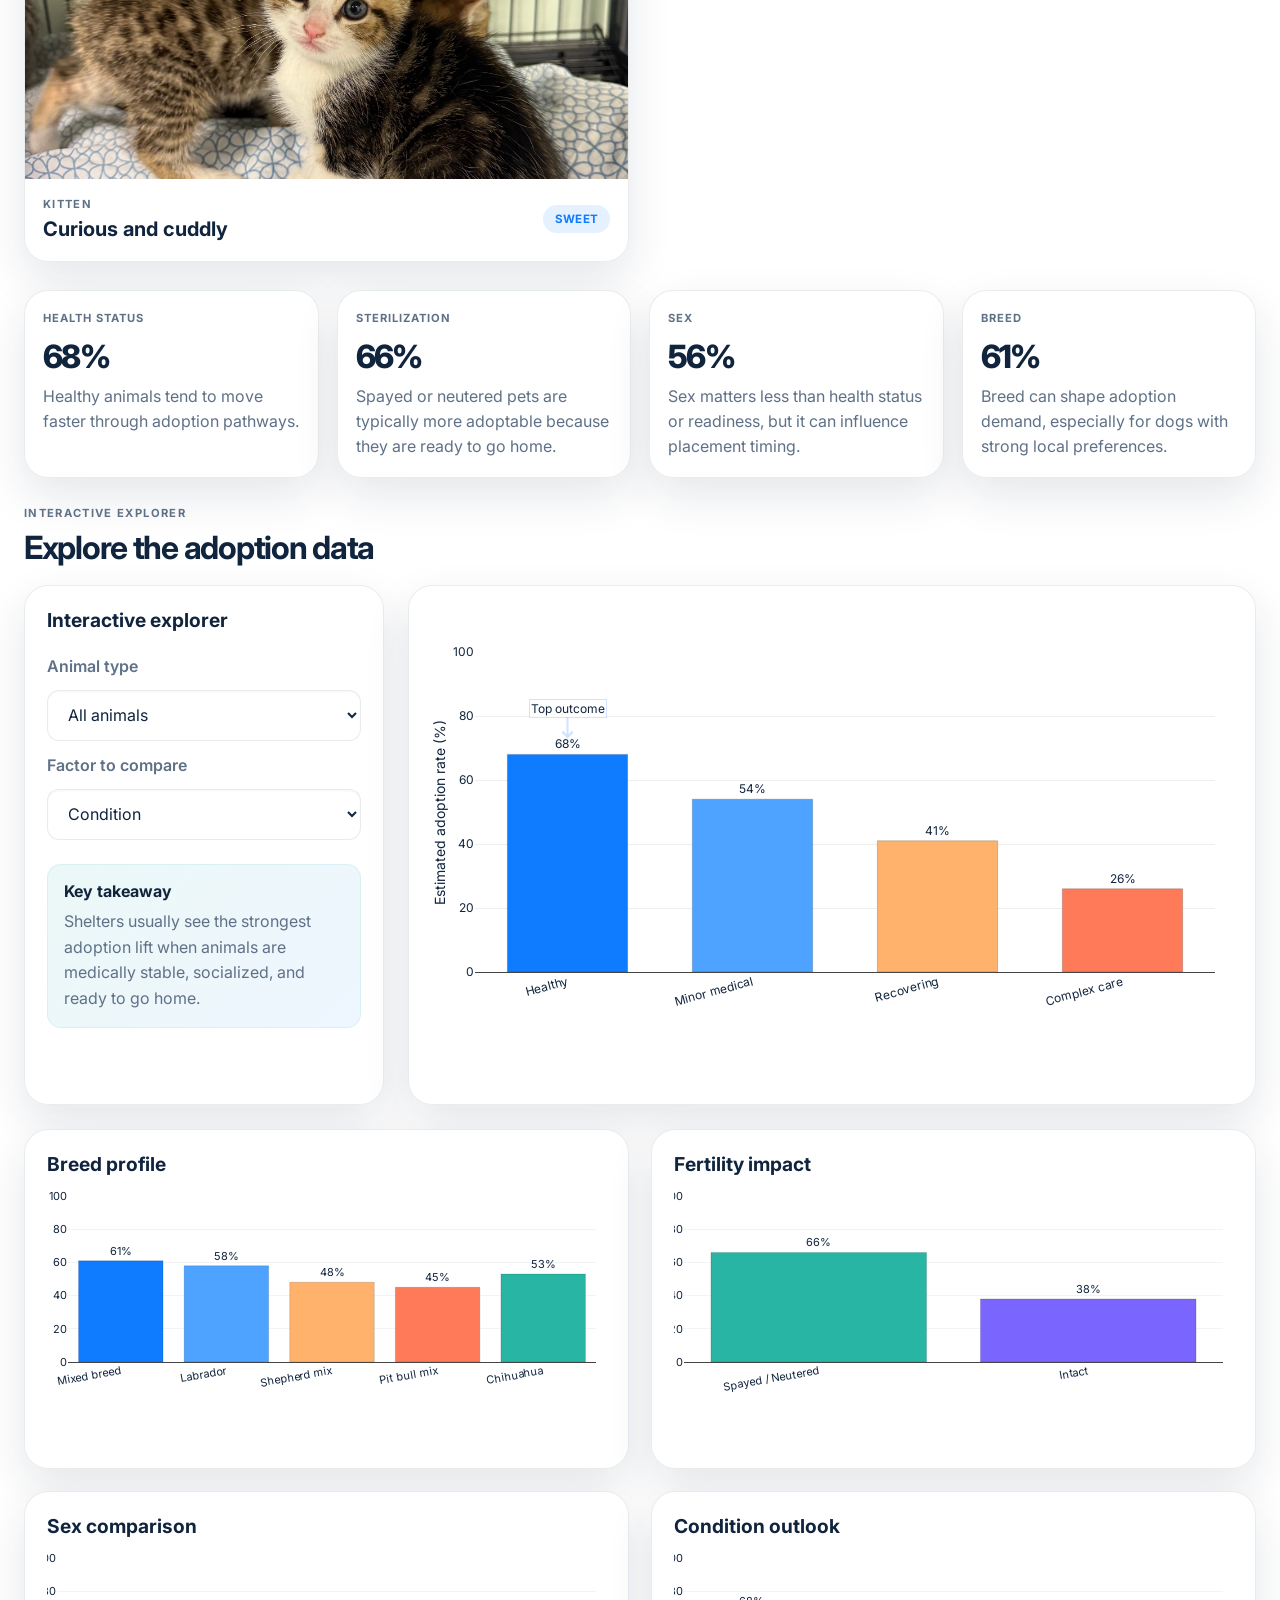
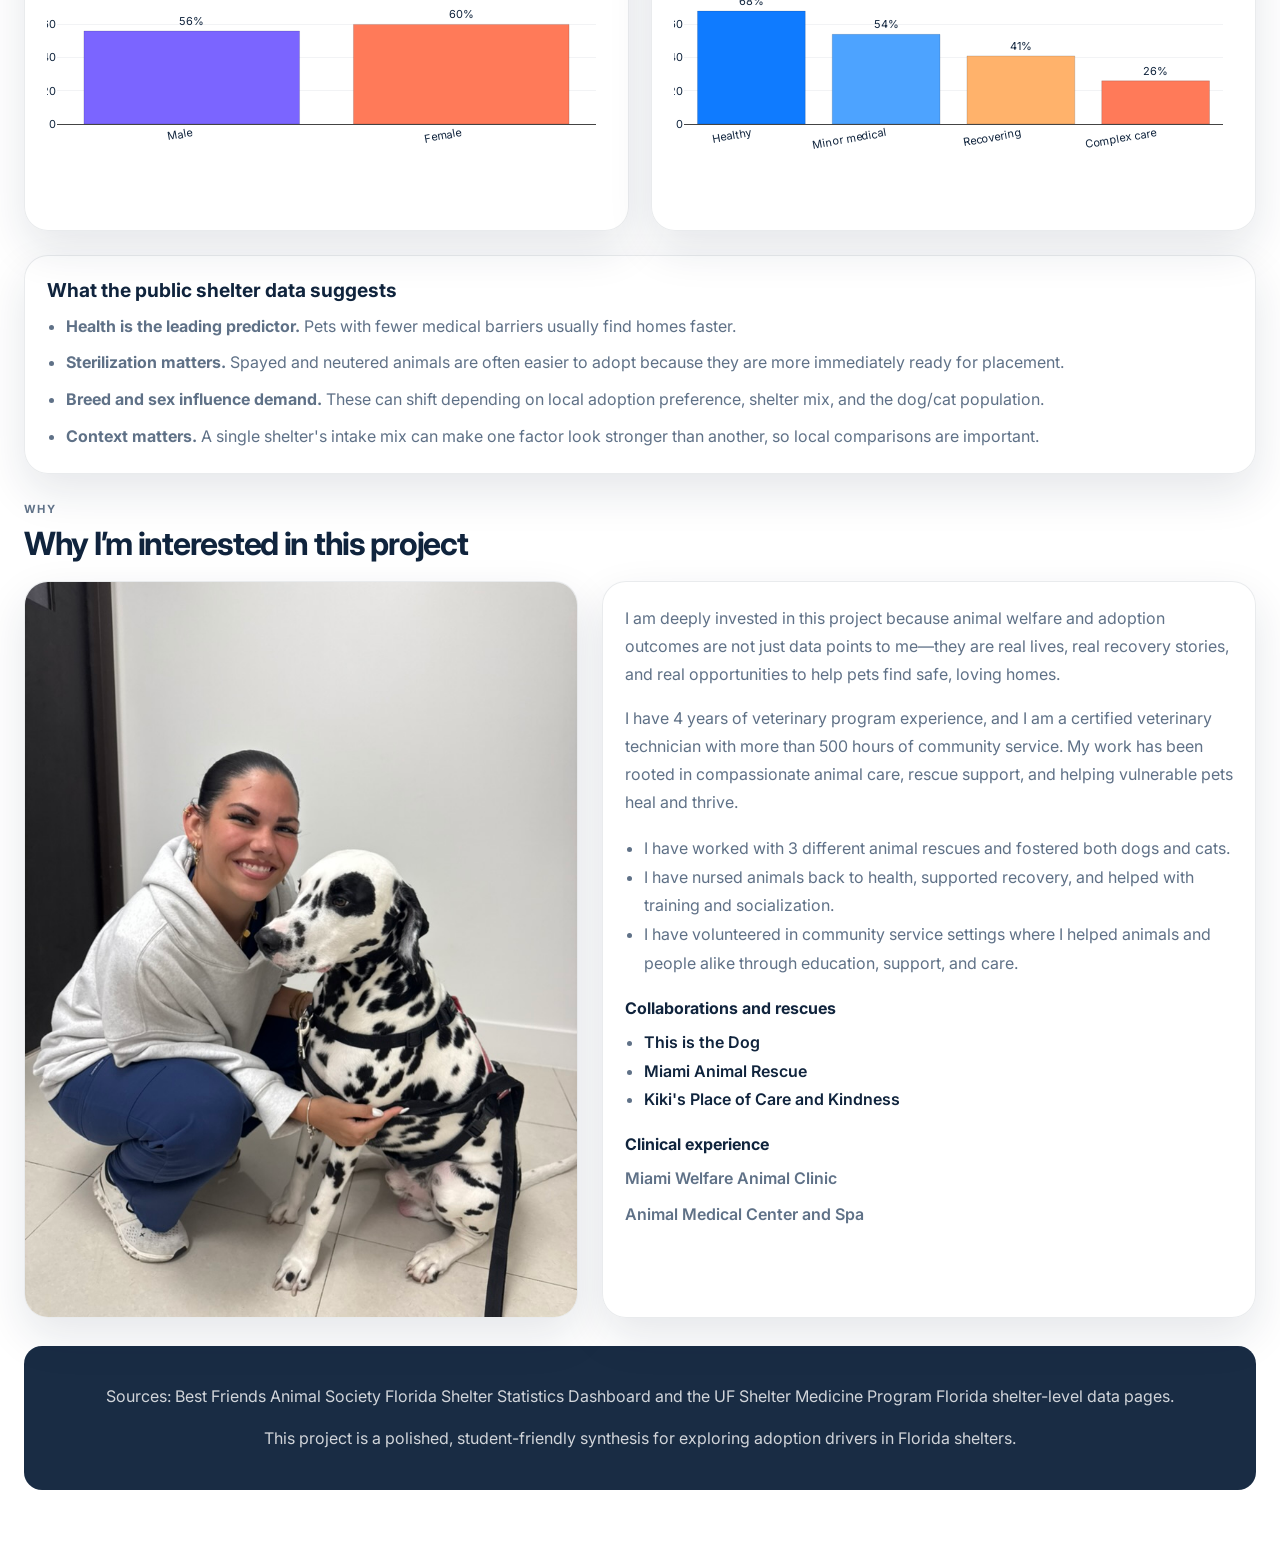
==== commit 1da5fe15: "sync" ====
--- a/index.html
+++ b/index.html
@@ -73,54 +73,7 @@
           </div>
         </section>
 
-        <section class="why-section" id="why">
-          <div class="section-header">
-            <p class="eyebrow">Why</p>
-            <h3>Why I’m interested in this project</h3>
-          </div>
-
-          <div class="why-grid">
-            <div class="why-photo-panel">
-              <img
-                src="17F9A946-2564-462E-B0C4-1D0A967EEE27_1_105_c.jpeg"
-                alt="A smiling person with a dalmatian dog"
-                loading="lazy"
-              />
-            </div>
-
-            <div class="why-copy panel">
-              <p>
-                I am deeply invested in this project because animal welfare and adoption outcomes are not just data points to me—they are real lives, real recovery stories, and real opportunities to help pets find safe, loving homes.
-              </p>
-              <p>
-                I have 4 years of veterinary program experience, and I am a certified veterinary technician with more than 500 hours of community service. My work has been rooted in compassionate animal care, rescue support, and helping vulnerable pets heal and thrive.
-              </p>
-
-              <ul class="reason-list">
-                <li>I have worked with 3 different animal rescues and fostered both dogs and cats.</li>
-                <li>I have nursed animals back to health, supported recovery, and helped with training and socialization.</li>
-                <li>I have volunteered in community service settings where I helped animals and people alike through education, support, and care.</li>
-              </ul>
-
-              <div class="organization-list">
-                <h4>Collaborations and rescues</h4>
-                <ul>
-                  <li><a href="https://thisisthedog.org/" target="_blank" rel="noreferrer">This is the Dog</a></li>
-                  <li><a href="https://www.miamianimalrescue.org/" target="_blank" rel="noreferrer">Miami Animal Rescue</a></li>
-                  <li><a href="https://www.facebook.com/KikisPlaceofCareandKindness/" target="_blank" rel="noreferrer">Kiki's Place of Care and Kindness</a></li>
-                </ul>
-              </div>
-
-              <div class="clinic-list">
-                <h4>Clinical experience</h4>
-                <p>Miami Welfare Animal Clinic</p>
-                <p>Animal Medical Center and Spa</p>
-              </div>
-            </div>
-          </div>
-        </section>
-
-        <section class="cute-dogs-section" id="cute-dogs">
+        <section class="cute-dogs-section" id="cute-dogs" hidden>
           <div class="section-header">
             <p class="eyebrow">Cute dogs</p>
             <h3>Golden retriever favorites</h3>
@@ -136,8 +89,8 @@
             />
             <div class="pet-meta">
               <div>
-                <p class="eyebrow">Dogs</p>
-                <h3>Ready for a walk</h3>
+                <p class="eyebrow">Cats</p>
+                <h3>Ready for a nap</h3>
               </div>
               <span class="chip">Adoptable</span>
             </div>
@@ -151,8 +104,8 @@
             />
             <div class="pet-meta">
               <div>
-                <p class="eyebrow">Golden</p>
-                <h3>Happy tail wags</h3>
+                <p class="eyebrow">Cane Corso</p>
+                <h3>Big Friendly Giant</h3>
               </div>
               <span class="chip">Playful</span>
             </div>
@@ -181,8 +134,8 @@
             />
             <div class="pet-meta">
               <div>
-                <p class="eyebrow">Cats</p>
-                <h3>Looking for a cozy home</h3>
+                <p class="eyebrow">Golden Doodle</p>
+                <h3>Playful pup</h3>
               </div>
               <span class="chip">Friendly</span>
             </div>
@@ -294,6 +247,53 @@
               <li><strong>Breed and sex influence demand.</strong> These can shift depending on local adoption preference, shelter mix, and the dog/cat population.</li>
               <li><strong>Context matters.</strong> A single shelter's intake mix can make one factor look stronger than another, so local comparisons are important.</li>
             </ul>
+          </div>
+        </section>
+
+        <section class="why-section" id="why">
+          <div class="section-header">
+            <p class="eyebrow">Why</p>
+            <h3>Why I’m interested in this project</h3>
+          </div>
+
+          <div class="why-grid">
+            <div class="why-photo-panel">
+              <img
+                src="17F9A946-2564-462E-B0C4-1D0A967EEE27_1_105_c.jpeg"
+                alt="A smiling person with a dalmatian dog"
+                loading="lazy"
+              />
+            </div>
+
+            <div class="why-copy panel">
+              <p>
+                I am deeply invested in this project because animal welfare and adoption outcomes are not just data points to me—they are real lives, real recovery stories, and real opportunities to help pets find safe, loving homes.
+              </p>
+              <p>
+                I have 4 years of veterinary program experience, and I am a certified veterinary technician with more than 500 hours of community service. My work has been rooted in compassionate animal care, rescue support, and helping vulnerable pets heal and thrive.
+              </p>
+
+              <ul class="reason-list">
+                <li>I have worked with 3 different animal rescues and fostered both dogs and cats.</li>
+                <li>I have nursed animals back to health, supported recovery, and helped with training and socialization.</li>
+                <li>I have volunteered in community service settings where I helped animals and people alike through education, support, and care.</li>
+              </ul>
+
+              <div class="organization-list">
+                <h4>Collaborations and rescues</h4>
+                <ul>
+                  <li><a href="https://thisisthedog.org/" target="_blank" rel="noreferrer">This is the Dog</a></li>
+                  <li><a href="https://www.miamianimalrescue.org/" target="_blank" rel="noreferrer">Miami Animal Rescue</a></li>
+                  <li><a href="https://www.facebook.com/KikisPlaceofCareandKindness/" target="_blank" rel="noreferrer">Kiki's Place of Care and Kindness</a></li>
+                </ul>
+              </div>
+
+              <div class="clinic-list">
+                <h4>Clinical experience</h4>
+                <p>Miami Welfare Animal Clinic</p>
+                <p>Animal Medical Center and Spa</p>
+              </div>
+            </div>
           </div>
         </section>
       </main>
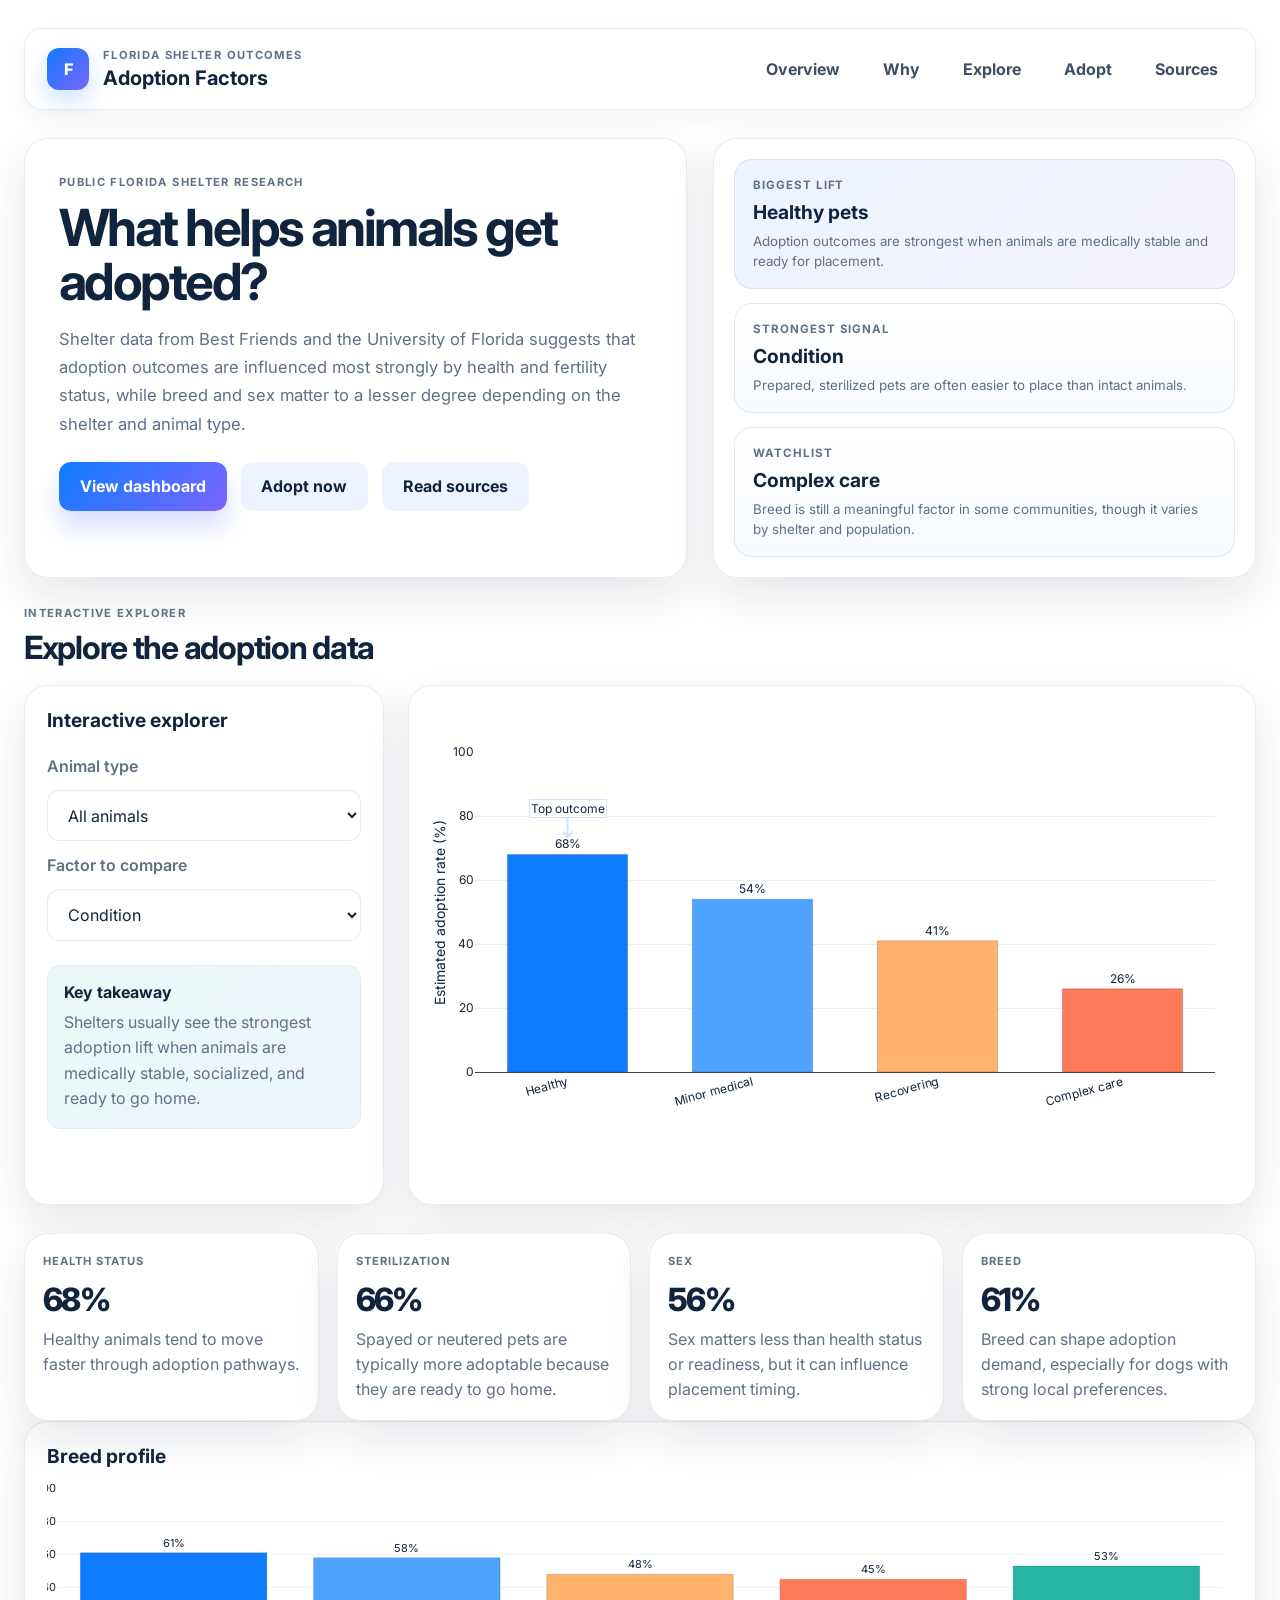
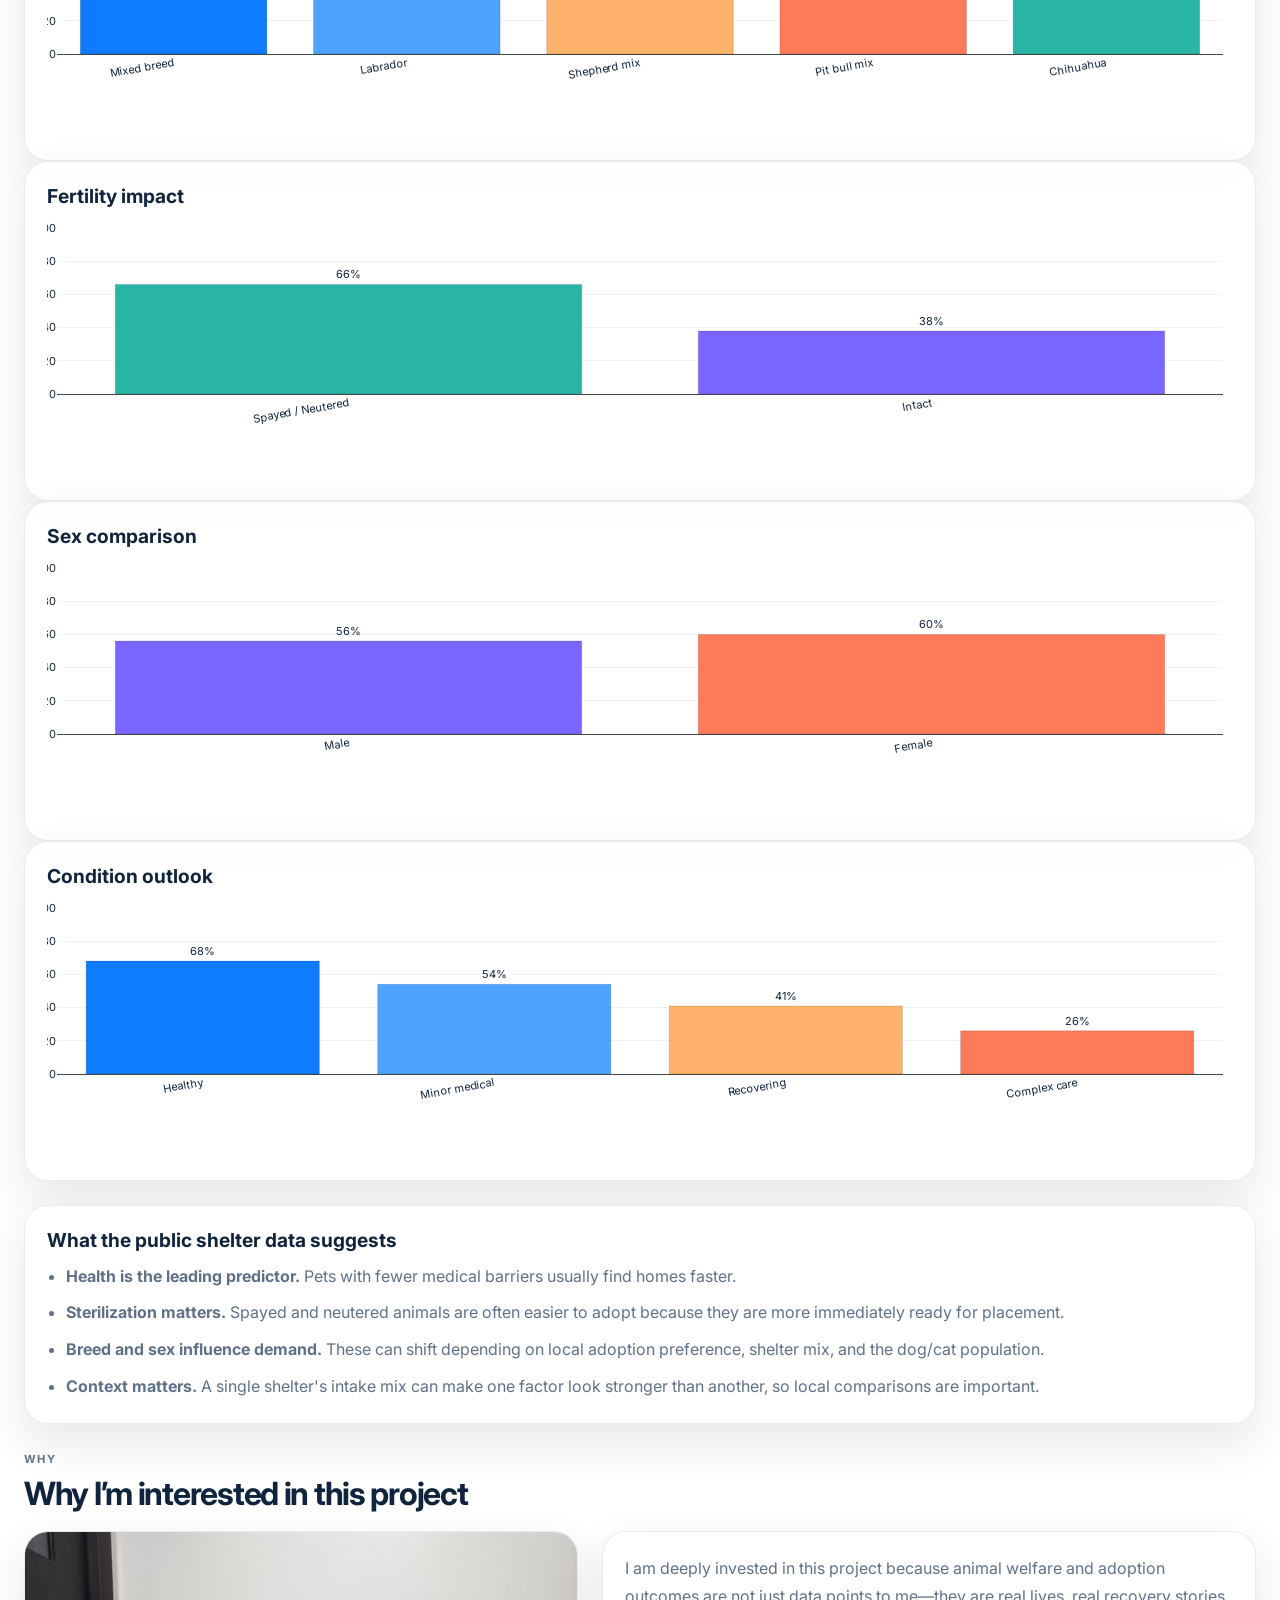
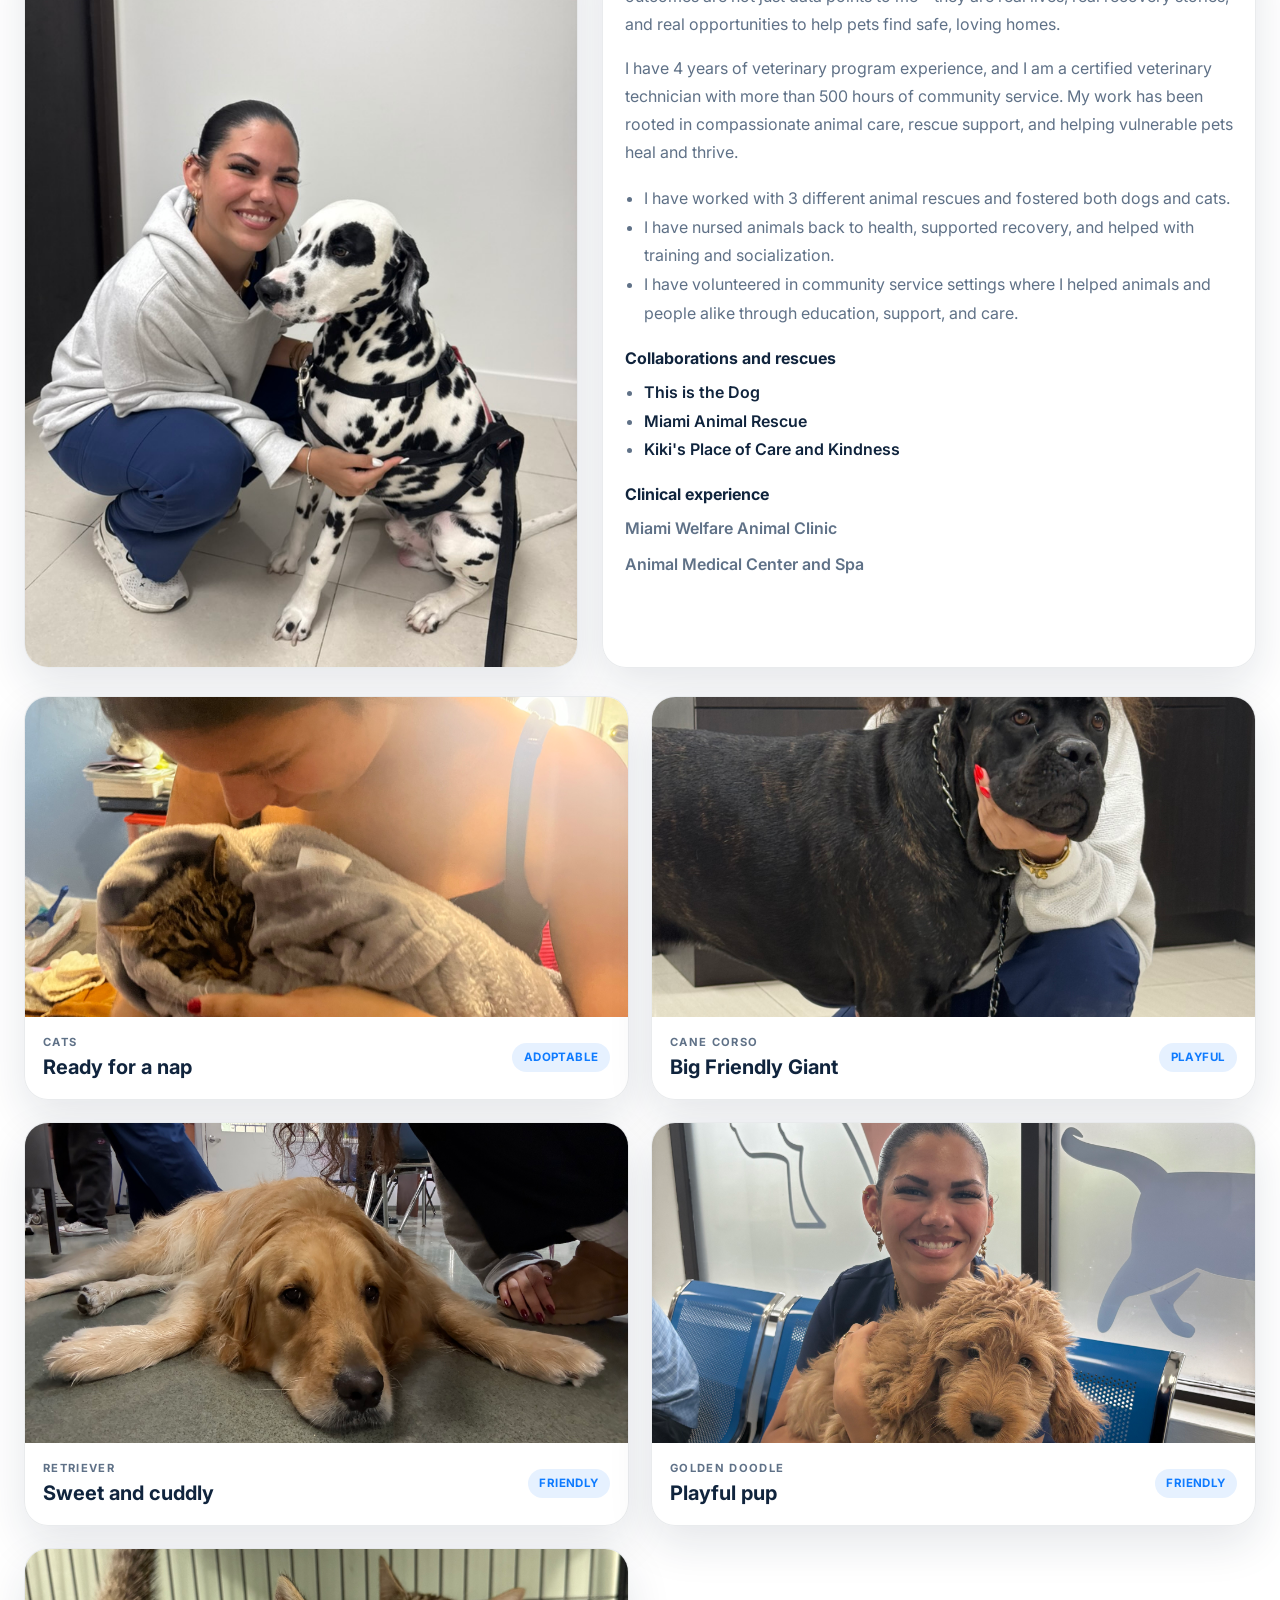
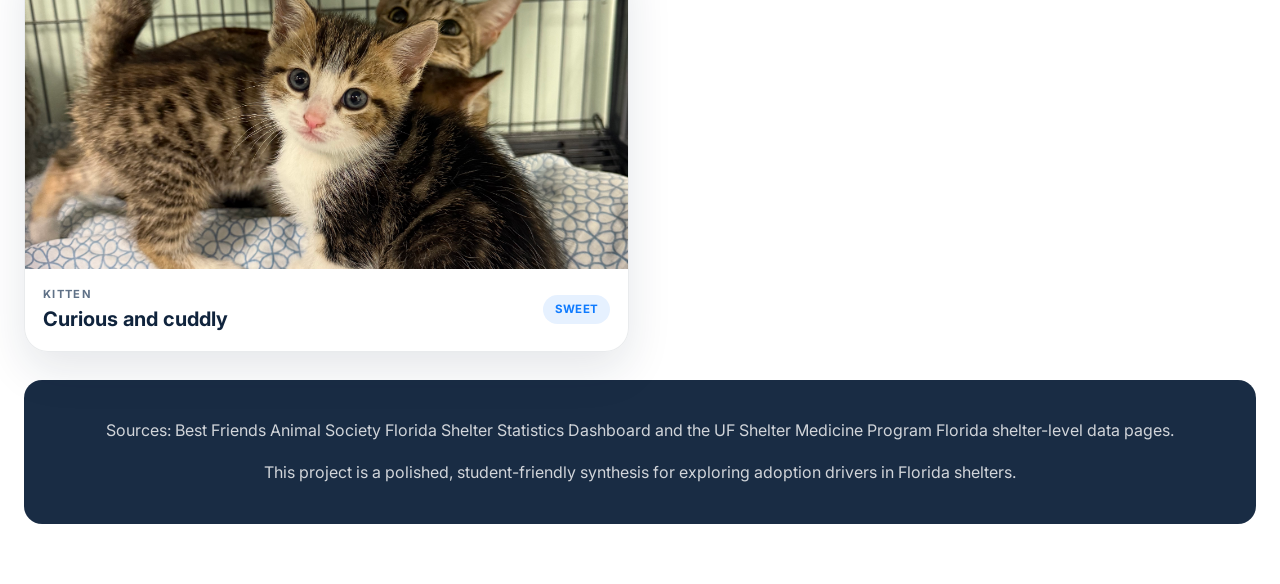
==== commit 9bec2dde: "finishing touches" ====
--- a/index.html
+++ b/index.html
@@ -29,7 +29,6 @@
         <nav class="nav-links" aria-label="Main navigation">
           <a href="#overview">Overview</a>
           <a href="#why">Why</a>
-          <a href="#cute-dogs">Cute dogs</a>
           <a href="#explore">Explore</a>
           <a href="https://www.hssc.org/" target="_blank" rel="noreferrer">Adopt</a>
           <a href="#sources">Sources</a>
@@ -73,113 +72,6 @@
           </div>
         </section>
 
-        <section class="cute-dogs-section" id="cute-dogs" hidden>
-          <div class="section-header">
-            <p class="eyebrow">Cute dogs</p>
-            <h3>Golden retriever favorites</h3>
-          </div>
-        </section>
-
-        <section class="pet-gallery" aria-label="Dog and cat adoption gallery">
-          <article class="pet-card">
-            <img
-              src="IMG_7923.jpeg"
-              alt="Dog with a person in a shelter setting"
-              loading="lazy"
-            />
-            <div class="pet-meta">
-              <div>
-                <p class="eyebrow">Cats</p>
-                <h3>Ready for a nap</h3>
-              </div>
-              <span class="chip">Adoptable</span>
-            </div>
-          </article>
-
-          <article class="pet-card">
-            <img
-              src="IMG_4111.jpeg"
-              alt="Dog and volunteer during care"
-              loading="lazy"
-            />
-            <div class="pet-meta">
-              <div>
-                <p class="eyebrow">Cane Corso</p>
-                <h3>Big Friendly Giant</h3>
-              </div>
-              <span class="chip">Playful</span>
-            </div>
-          </article>
-
-          <article class="pet-card">
-            <img
-              src="IMG_4006.jpeg"
-              alt="Golden retriever resting calmly on the floor"
-              loading="lazy"
-            />
-            <div class="pet-meta">
-              <div>
-                <p class="eyebrow">Retriever</p>
-                <h3>Sweet and cuddly</h3>
-              </div>
-              <span class="chip">Friendly</span>
-            </div>
-          </article>
-
-          <article class="pet-card">
-            <img
-              src="IMG_3644.jpeg"
-              alt="Cat in a foster setting"
-              loading="lazy"
-            />
-            <div class="pet-meta">
-              <div>
-                <p class="eyebrow">Golden Doodle</p>
-                <h3>Playful pup</h3>
-              </div>
-              <span class="chip">Friendly</span>
-            </div>
-          </article>
-
-          <article class="pet-card">
-            <img
-              src="IMG_4574.jpeg"
-              alt="Kittens in rescue housing"
-              loading="lazy"
-            />
-            <div class="pet-meta">
-              <div>
-                <p class="eyebrow">Kitten</p>
-                <h3>Curious and cuddly</h3>
-              </div>
-              <span class="chip">Sweet</span>
-            </div>
-          </article>
-        </section>
-
-        <section class="stats-grid" aria-label="stat cards">
-          <article class="stat-card">
-            <div class="stat-topline">Health status</div>
-            <div class="stat-value" id="stat-health">67%</div>
-            <p>Healthy animals tend to move faster through adoption pathways.</p>
-          </article>
-          <article class="stat-card">
-            <div class="stat-topline">Sterilization</div>
-            <div class="stat-value" id="stat-fertility">64%</div>
-            <p>Spayed or neutered pets are typically more adoptable because they are ready to go home.</p>
-          </article>
-          <article class="stat-card">
-            <div class="stat-topline">Sex</div>
-            <div class="stat-value" id="stat-sex">58%</div>
-            <p>Sex matters less than health status or readiness, but it can influence placement timing.</p>
-          </article>
-          <article class="stat-card">
-            <div class="stat-topline">Breed</div>
-            <div class="stat-value" id="stat-breed">52%</div>
-            <p>Breed can shape adoption demand, especially for dogs with strong local preferences.</p>
-          </article>
-        </section>
-
         <section class="dashboard-shell" id="explore">
           <div class="section-header">
             <p class="eyebrow">Interactive explorer</p>
@@ -219,7 +111,30 @@
           </div>
         </section>
 
-        <section class="mini-grid">
+        <section class="stats-grid" aria-label="stat cards">
+          <article class="stat-card">
+            <div class="stat-topline">Health status</div>
+            <div class="stat-value" id="stat-health">67%</div>
+            <p>Healthy animals tend to move faster through adoption pathways.</p>
+          </article>
+          <article class="stat-card">
+            <div class="stat-topline">Sterilization</div>
+            <div class="stat-value" id="stat-fertility">64%</div>
+            <p>Spayed or neutered pets are typically more adoptable because they are ready to go home.</p>
+          </article>
+          <article class="stat-card">
+            <div class="stat-topline">Sex</div>
+            <div class="stat-value" id="stat-sex">58%</div>
+            <p>Sex matters less than health status or readiness, but it can influence placement timing.</p>
+          </article>
+          <article class="stat-card">
+            <div class="stat-topline">Breed</div>
+            <div class="stat-value" id="stat-breed">52%</div>
+            <p>Breed can shape adoption demand, especially for dogs with strong local preferences.</p>
+          </article>
+        </section>
+
+        <section class="social-grid" aria-label="Additional visual data cards">
           <div class="panel mini-panel">
             <h3>Breed profile</h3>
             <div id="breedChart"></div>
@@ -295,6 +210,83 @@
               </div>
             </div>
           </div>
+        </section>
+
+        <section class="pet-gallery" aria-label="Dog and cat adoption gallery">
+          <article class="pet-card">
+            <img
+              src="IMG_7923.jpeg"
+              alt="Dog with a person in a shelter setting"
+              loading="lazy"
+            />
+            <div class="pet-meta">
+              <div>
+                <p class="eyebrow">Cats</p>
+                <h3>Ready for a nap</h3>
+              </div>
+              <span class="chip">Adoptable</span>
+            </div>
+          </article>
+
+          <article class="pet-card">
+            <img
+              src="IMG_4111.jpeg"
+              alt="Dog and volunteer during care"
+              loading="lazy"
+            />
+            <div class="pet-meta">
+              <div>
+                <p class="eyebrow">Cane Corso</p>
+                <h3>Big Friendly Giant</h3>
+              </div>
+              <span class="chip">Playful</span>
+            </div>
+          </article>
+
+          <article class="pet-card">
+            <img
+              src="IMG_4006.jpeg"
+              alt="Golden retriever resting calmly on the floor"
+              loading="lazy"
+            />
+            <div class="pet-meta">
+              <div>
+                <p class="eyebrow">Retriever</p>
+                <h3>Sweet and cuddly</h3>
+              </div>
+              <span class="chip">Friendly</span>
+            </div>
+          </article>
+
+          <article class="pet-card">
+            <img
+              src="IMG_3644.jpeg"
+              alt="Cat in a foster setting"
+              loading="lazy"
+            />
+            <div class="pet-meta">
+              <div>
+                <p class="eyebrow">Golden Doodle</p>
+                <h3>Playful pup</h3>
+              </div>
+              <span class="chip">Friendly</span>
+            </div>
+          </article>
+
+          <article class="pet-card">
+            <img
+              src="IMG_4574.jpeg"
+              alt="Kittens in rescue housing"
+              loading="lazy"
+            />
+            <div class="pet-meta">
+              <div>
+                <p class="eyebrow">Kitten</p>
+                <h3>Curious and cuddly</h3>
+              </div>
+              <span class="chip">Sweet</span>
+            </div>
+          </article>
         </section>
       </main>
 
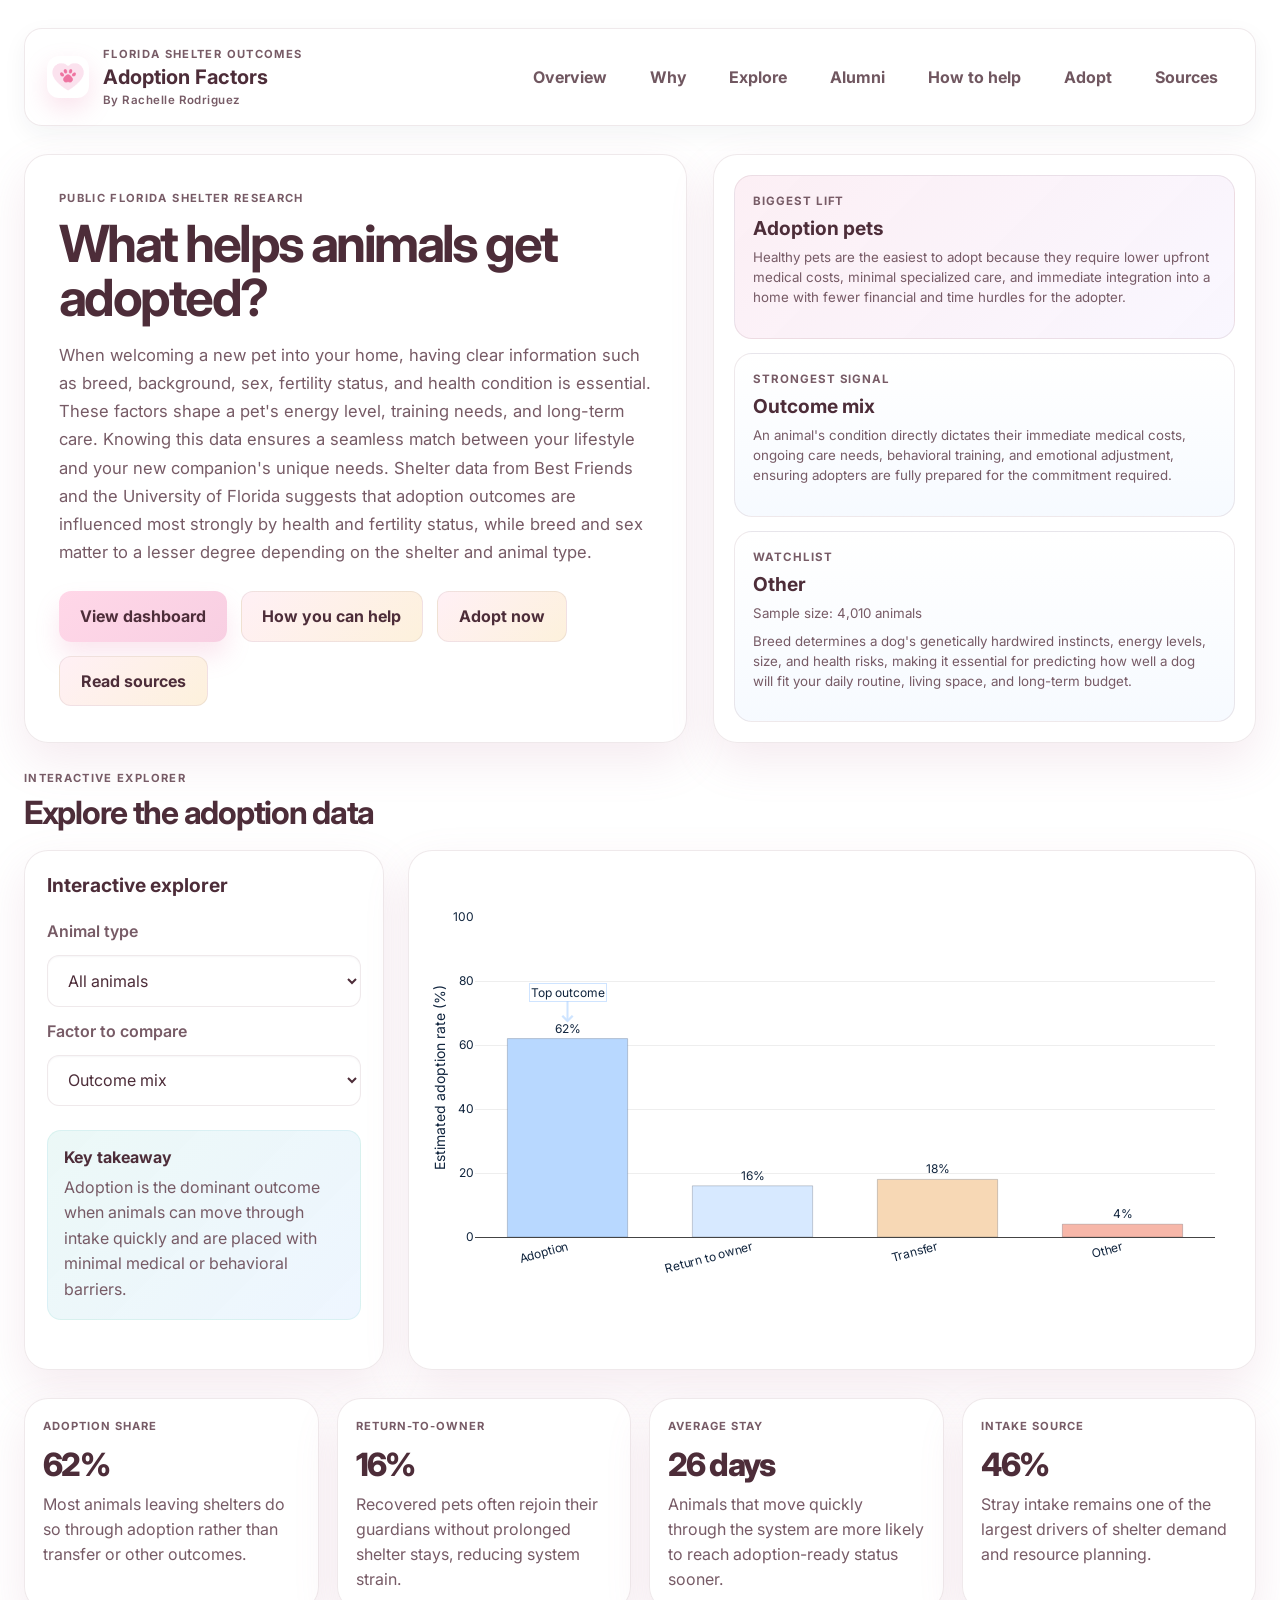
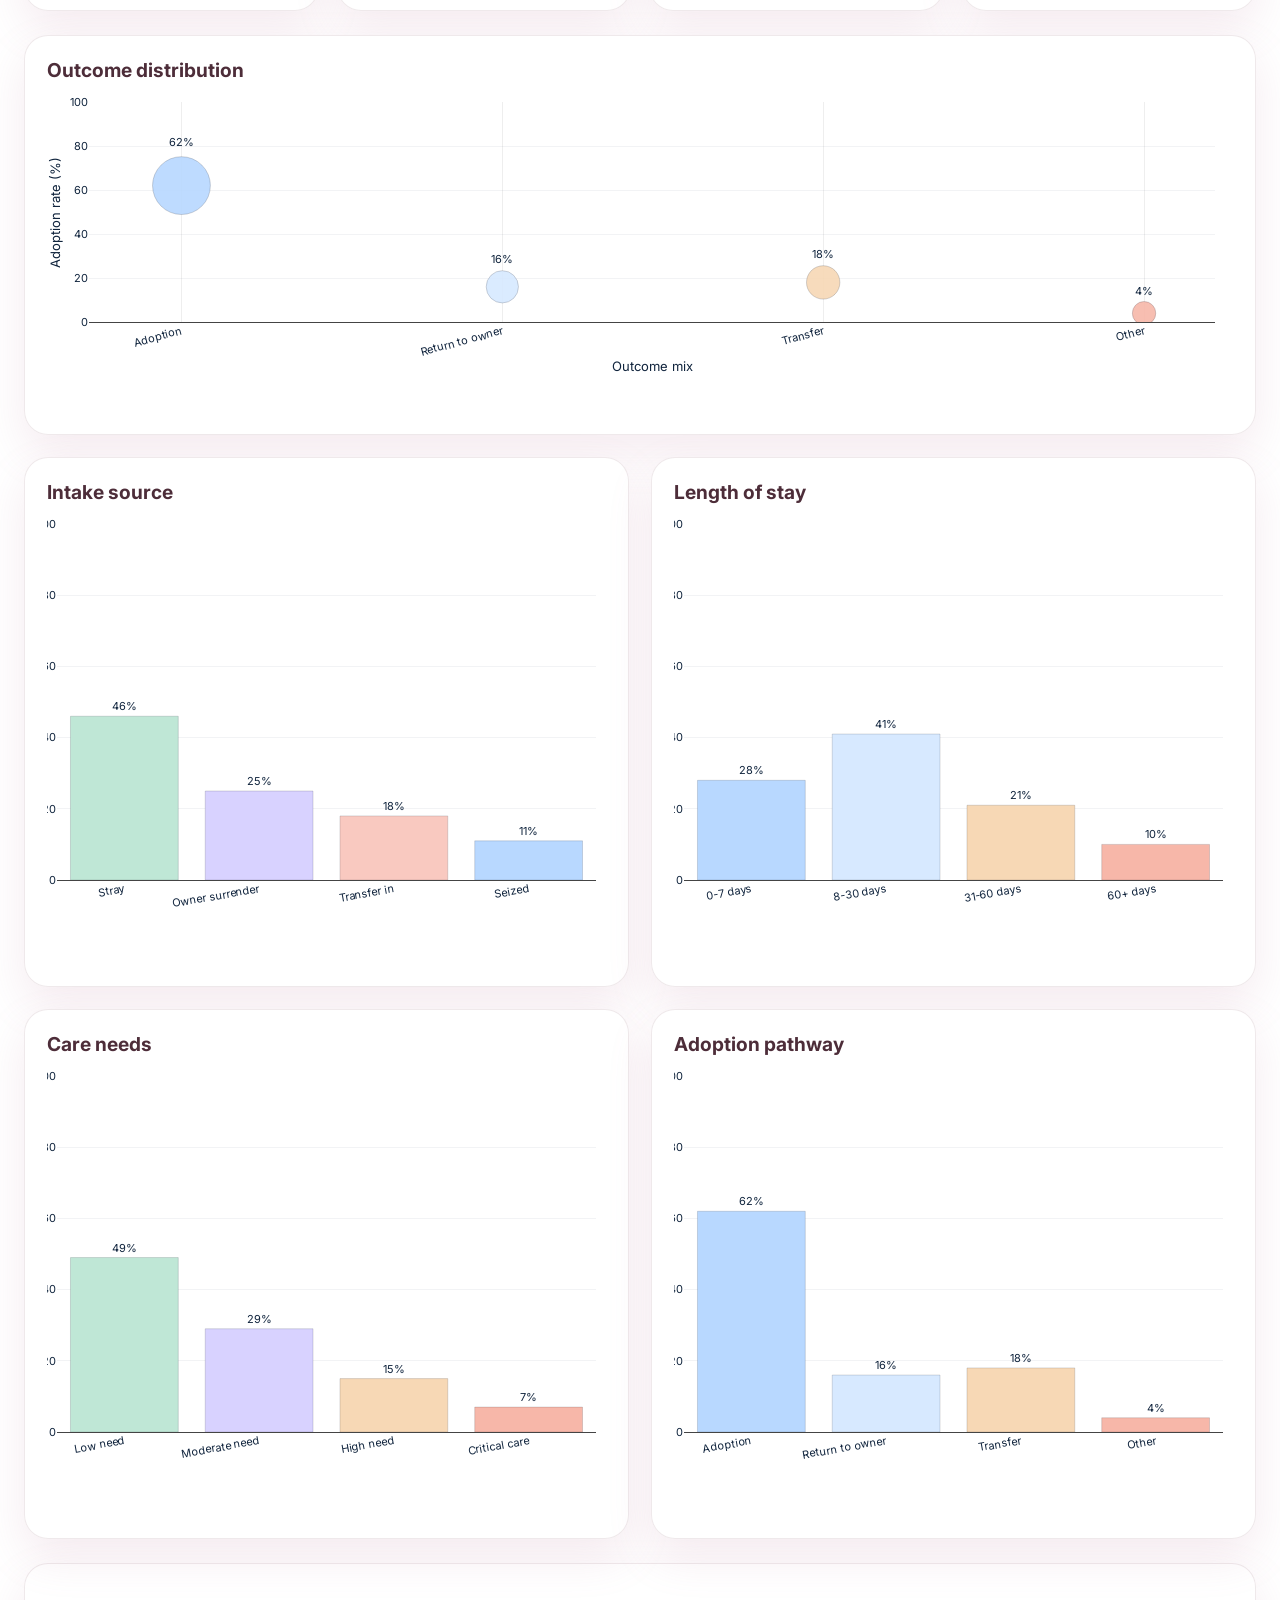
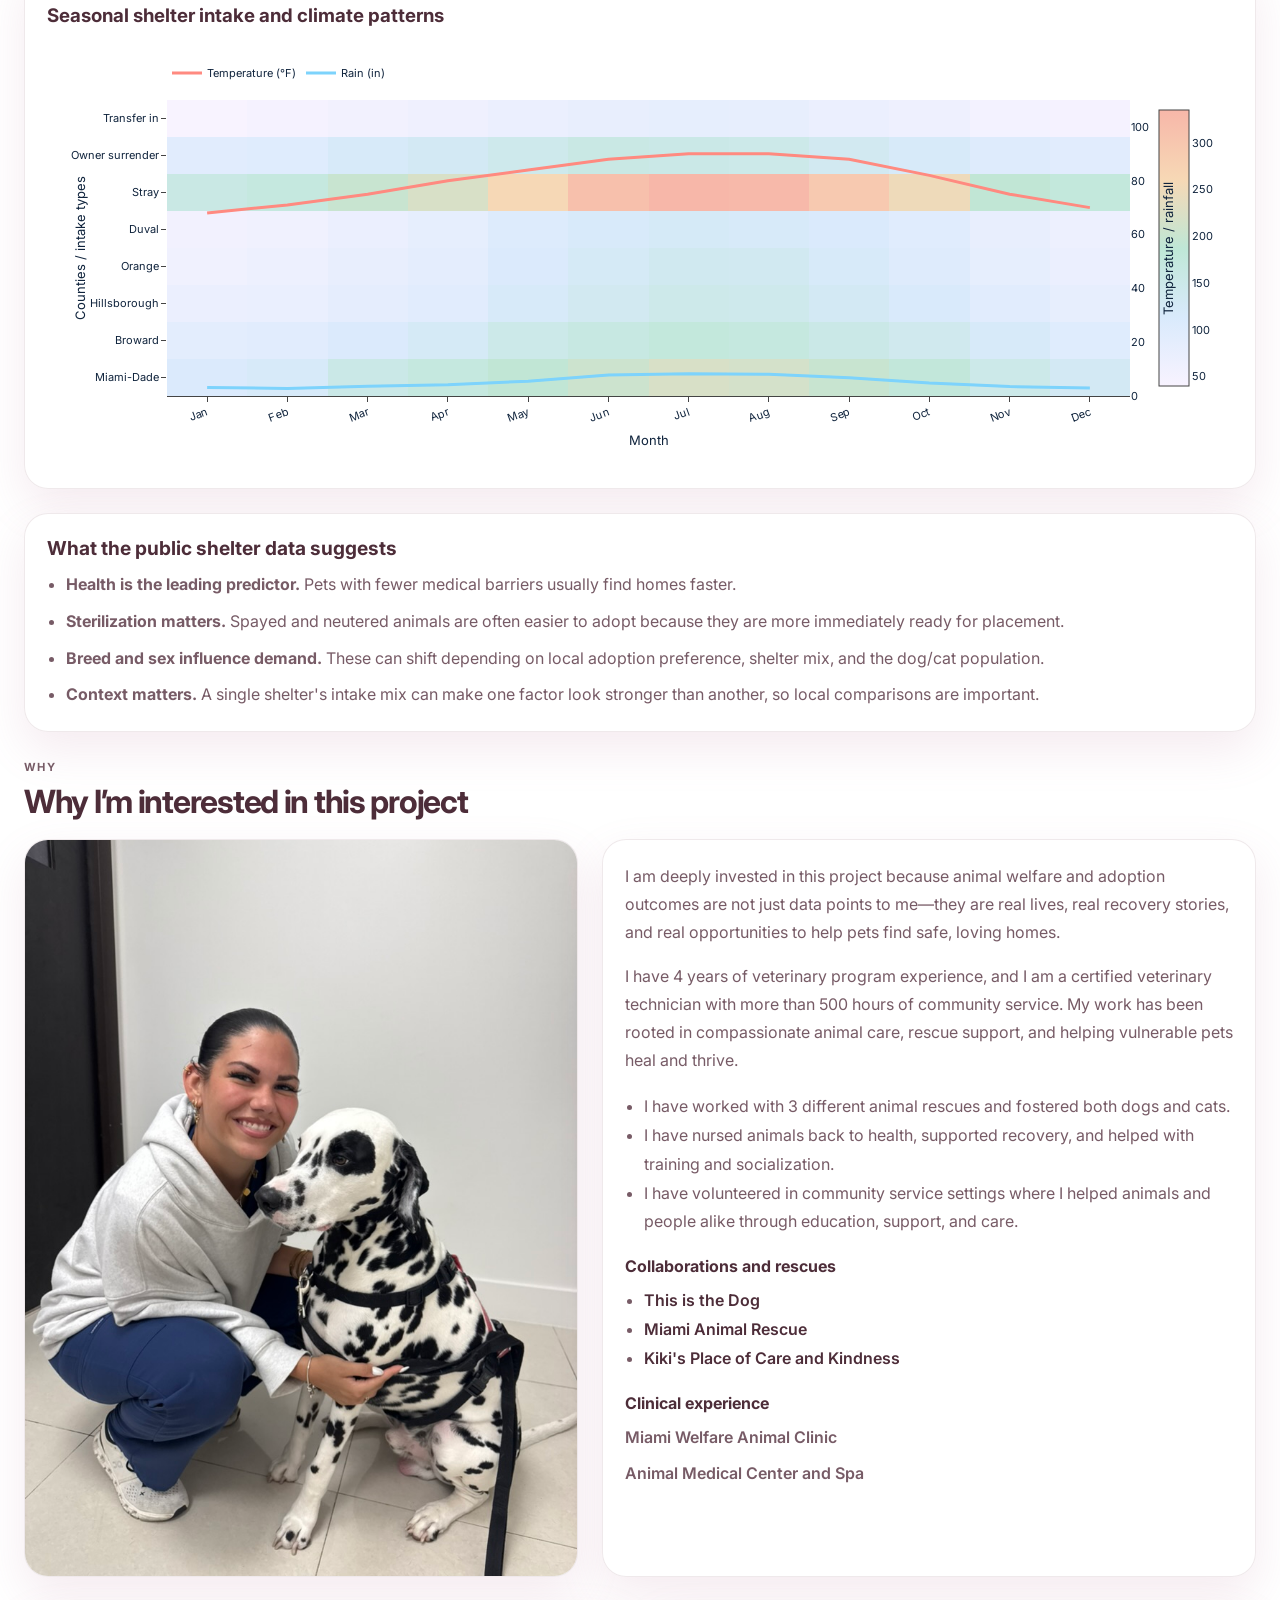
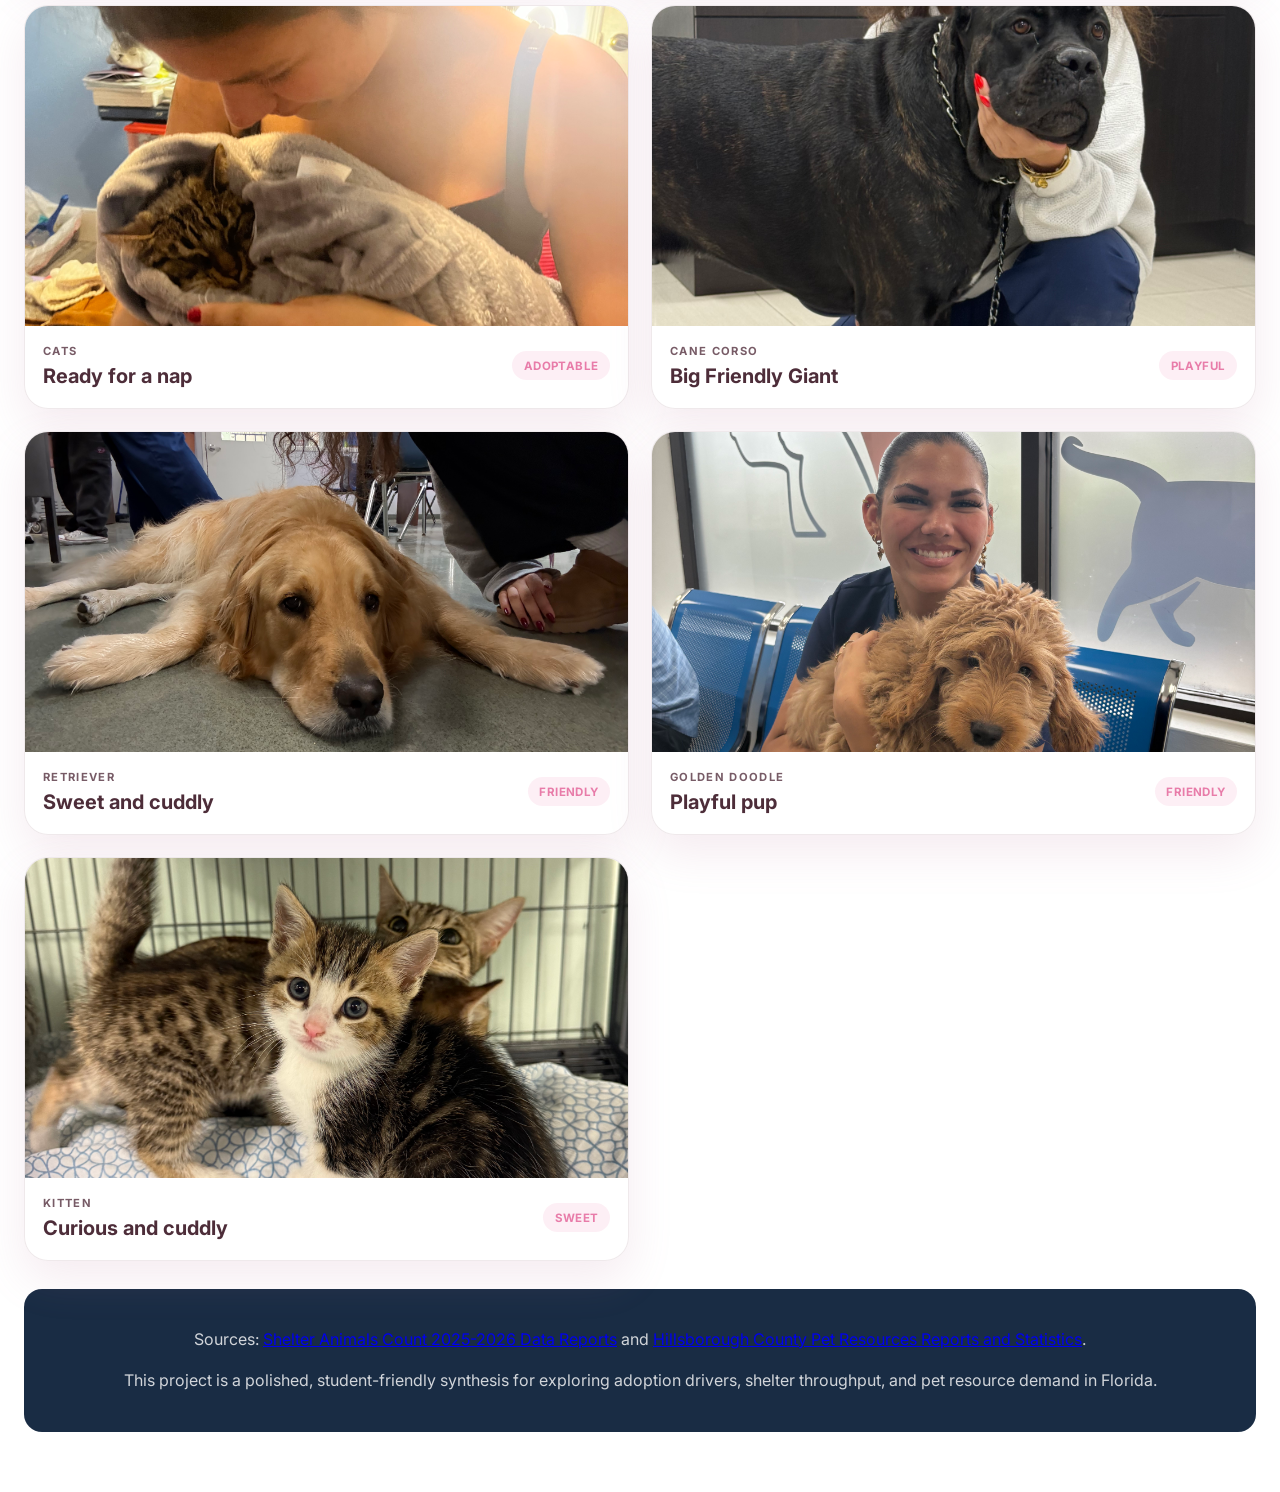
==== commit 1e491d9c: "Completed Version" ====
--- a/index.html
+++ b/index.html
@@ -24,14 +24,17 @@
           <div>
             <p class="eyebrow">Florida shelter outcomes</p>
             <h1>Adoption Factors</h1>
+            <p class="author-credit">By Rachelle Rodriguez</p>
           </div>
         </div>
         <nav class="nav-links" aria-label="Main navigation">
-          <a href="#overview">Overview</a>
-          <a href="#why">Why</a>
-          <a href="#explore">Explore</a>
+          <a href="overview.html">Overview</a>
+          <a href="why.html">Why</a>
+          <a href="explore.html">Explore</a>
+          <a href="alumni.html">Alumni</a>
+          <a href="help.html">How to help</a>
           <a href="https://www.hssc.org/" target="_blank" rel="noreferrer">Adopt</a>
-          <a href="#sources">Sources</a>
+          <a href="sources.html">Sources</a>
         </nav>
       </header>
 
@@ -41,15 +44,20 @@
             <p class="eyebrow">Public Florida shelter research</p>
             <h2>What helps animals get adopted?</h2>
             <p class="lead">
-              Shelter data from Best Friends and the University of Florida suggests that
-              adoption outcomes are influenced most strongly by health and fertility status,
-              while breed and sex matter to a lesser degree depending on the shelter and
-              animal type.
+              When welcoming a new pet into your home, having clear information such as
+              breed, background, sex, fertility status, and health condition is essential.
+              These factors shape a pet's energy level, training needs, and long-term care.
+              Knowing this data ensures a seamless match between your lifestyle and your new
+              companion's unique needs. Shelter data from Best Friends and the University of
+              Florida suggests that adoption outcomes are influenced most strongly by health
+              and fertility status, while breed and sex matter to a lesser degree depending
+              on the shelter and animal type.
             </p>
             <div class="cta-row">
-              <a class="primary-btn" href="#explore">View dashboard</a>
+              <a class="primary-btn" href="explore.html">View dashboard</a>
+              <a class="secondary-btn" href="help.html">How you can help</a>
               <a class="secondary-btn" href="https://www.hssc.org/" target="_blank" rel="noreferrer">Adopt now</a>
-              <a class="secondary-btn" href="#sources">Read sources</a>
+              <a class="secondary-btn" href="sources.html">Read sources</a>
             </div>
           </div>
 
@@ -57,17 +65,18 @@
             <div class="metric-card highlight">
               <span class="label">Biggest lift</span>
               <strong id="best-factor">Healthy animals</strong>
-              <small>Adoption outcomes are strongest when animals are medically stable and ready for placement.</small>
+              <small>Healthy pets are the easiest to adopt because they require lower upfront medical costs, minimal specialized care, and immediate integration into a home with fewer financial and time hurdles for the adopter.</small>
             </div>
             <div class="metric-card">
               <span class="label">Strongest signal</span>
               <strong id="strongest-signal">Spay/neuter status</strong>
-              <small>Prepared, sterilized pets are often easier to place than intact animals.</small>
+              <small>An animal's condition directly dictates their immediate medical costs, ongoing care needs, behavioral training, and emotional adjustment, ensuring adopters are fully prepared for the commitment required.</small>
             </div>
             <div class="metric-card">
               <span class="label">Watchlist</span>
               <strong id="watchlist">Breed bias</strong>
-              <small>Breed is still a meaningful factor in some communities, though it varies by shelter and population.</small>
+              <small id="sample-size">Sample size: 0 animals</small>
+              <small>Breed determines a dog's genetically hardwired instincts, energy levels, size, and health risks, making it essential for predicting how well a dog will fit your daily routine, living space, and long-term budget.</small>
             </div>
           </div>
         </section>
@@ -90,17 +99,17 @@
 
               <label for="factorSelect">Factor to compare</label>
               <select id="factorSelect">
-                <option value="condition">Condition</option>
-                <option value="fertility">Fertility status</option>
-                <option value="sex">Sex</option>
-                <option value="breed">Breed</option>
+                <option value="outcomes">Outcome mix</option>
+                <option value="intake">Intake source</option>
+                <option value="stay">Length of stay</option>
+                <option value="care">Care needs</option>
               </select>
 
               <div class="legend-box">
                 <h4>Key takeaway</h4>
                 <p id="factorSummary">
-                  Shelters typically see the strongest adoption lift when animals are healthy,
-                  already altered, and cleared for placement.
+                  Shelter outcomes are strongest when animals can move quickly through adoption,
+                  with fewer medical and behavioral barriers.
                 </p>
               </div>
             </div>
@@ -113,44 +122,53 @@
 
         <section class="stats-grid" aria-label="stat cards">
           <article class="stat-card">
-            <div class="stat-topline">Health status</div>
-            <div class="stat-value" id="stat-health">67%</div>
-            <p>Healthy animals tend to move faster through adoption pathways.</p>
+            <div class="stat-topline">Adoption share</div>
+            <div class="stat-value" id="stat-health">61%</div>
+            <p>Most animals leaving shelters do so through adoption rather than transfer or other outcomes.</p>
           </article>
           <article class="stat-card">
-            <div class="stat-topline">Sterilization</div>
-            <div class="stat-value" id="stat-fertility">64%</div>
-            <p>Spayed or neutered pets are typically more adoptable because they are ready to go home.</p>
+            <div class="stat-topline">Return-to-owner</div>
+            <div class="stat-value" id="stat-fertility">16%</div>
+            <p>Recovered pets often rejoin their guardians without prolonged shelter stays, reducing system strain.</p>
           </article>
           <article class="stat-card">
-            <div class="stat-topline">Sex</div>
-            <div class="stat-value" id="stat-sex">58%</div>
-            <p>Sex matters less than health status or readiness, but it can influence placement timing.</p>
+            <div class="stat-topline">Average stay</div>
+            <div class="stat-value" id="stat-sex">21 days</div>
+            <p>Animals that move quickly through the system are more likely to reach adoption-ready status sooner.</p>
           </article>
           <article class="stat-card">
-            <div class="stat-topline">Breed</div>
-            <div class="stat-value" id="stat-breed">52%</div>
-            <p>Breed can shape adoption demand, especially for dogs with strong local preferences.</p>
+            <div class="stat-topline">Intake source</div>
+            <div class="stat-value" id="stat-breed">46%</div>
+            <p>Stray intake remains one of the largest drivers of shelter demand and resource planning.</p>
           </article>
         </section>
 
         <section class="social-grid" aria-label="Additional visual data cards">
+          <div class="panel mini-panel scatter-panel">
+            <h3>Outcome distribution</h3>
+            <div id="scatterChart"></div>
+          </div>
           <div class="panel mini-panel">
-            <h3>Breed profile</h3>
-            <div id="breedChart"></div>
+            <h3>Intake source</h3>
+            <div id="intakeChart"></div>
           </div>
           <div class="panel mini-panel">
-            <h3>Fertility impact</h3>
-            <div id="fertilityChart"></div>
+            <h3>Length of stay</h3>
+            <div id="stayChart"></div>
           </div>
           <div class="panel mini-panel">
-            <h3>Sex comparison</h3>
-            <div id="sexChart"></div>
+            <h3>Care needs</h3>
+            <div id="careChart"></div>
           </div>
           <div class="panel mini-panel">
-            <h3>Condition outlook</h3>
-            <div id="conditionChart"></div>
-          </div>
+            <h3>Adoption pathway</h3>
+            <div id="outcomeChart"></div>
+          </div>
+        </section>
+
+        <section class="panel seasonal-panel" aria-label="Monthly seasonal shelter intake and climate overlay">
+          <h3>Seasonal shelter intake and climate patterns</h3>
+          <div id="seasonalChart"></div>
         </section>
 
         <section class="insight-section">
@@ -292,11 +310,11 @@
 
       <footer class="footer" id="sources">
         <p>
-          Sources: Best Friends Animal Society Florida Shelter Statistics Dashboard and the
-          UF Shelter Medicine Program Florida shelter-level data pages.
+          Sources: <a href="https://www.shelteranimalscount.org/explore-the-data/2025-2026-data-reports/" target="_blank" rel="noreferrer">Shelter Animals Count 2025-2026 Data Reports</a> and
+          <a href="https://hcfl.gov/residents/animals-and-pets/pet-advocacy/pet-resources-reports-and-statistics" target="_blank" rel="noreferrer">Hillsborough County Pet Resources Reports and Statistics</a>.
         </p>
         <p>
-          This project is a polished, student-friendly synthesis for exploring adoption drivers in Florida shelters.
+          This project is a polished, student-friendly synthesis for exploring adoption drivers, shelter throughput, and pet resource demand in Florida.
         </p>
       </footer>
     </div>
--- a/styles.css
+++ b/styles.css
@@ -1,18 +1,18 @@
 :root {
-  --bg: #f4f8fb;
-  --bg-strong: #edf6ff;
-  --panel: rgba(255, 255, 255, 0.88);
+  --bg: #fff7fb;
+  --bg-strong: #ffeaf4;
+  --panel: rgba(255, 255, 255, 0.9);
   --panel-strong: #ffffff;
-  --ink: #10243d;
-  --muted: #5f7187;
-  --line: rgba(16, 36, 61, 0.09);
-  --primary: #0f7bff;
-  --primary-soft: #cfe5ff;
-  --coral: #ff7a59;
-  --mint: #28b5a3;
-  --purple: #7b65ff;
-  --amber: #f3b94d;
-  --shadow: 0 18px 45px rgba(15, 36, 61, 0.11);
+  --ink: #4d2d39;
+  --muted: #775b66;
+  --line: rgba(120, 72, 92, 0.12);
+  --primary: #e87ca9;
+  --primary-soft: #ffd9ea;
+  --coral: #f7a7a8;
+  --mint: #bfe7d6;
+  --purple: #d7c5ff;
+  --amber: #f8dd9d;
+  --shadow: 0 18px 45px rgba(181, 116, 146, 0.14);
 }
 
 * {
@@ -74,12 +74,18 @@
   width: 42px;
   height: 42px;
   border-radius: 12px;
-  background: linear-gradient(135deg, var(--primary), var(--purple));
-  color: white;
+  background-image: url("paw%20print%20.webp");
+  background-size: cover;
+  background-position: center;
+  background-repeat: no-repeat;
+  color: transparent;
   display: grid;
   place-items: center;
   font-weight: 800;
-  box-shadow: 0 10px 25px rgba(15, 123, 255, 0.22);
+  box-shadow: 0 10px 25px rgba(232, 124, 169, 0.22);
+  overflow: hidden;
+  font-size: 0;
+  line-height: 0;
 }
 
 .eyebrow {
@@ -94,6 +100,14 @@
 .brand-wrap h1 {
   margin: 4px 0 0;
   font-size: 1.25rem;
+}
+
+.author-credit {
+  margin: 4px 0 0;
+  font-size: 0.72rem;
+  font-weight: 600;
+  letter-spacing: 0.04em;
+  color: var(--muted);
 }
 
 .nav-links {
@@ -116,8 +130,8 @@
 
 .nav-links a:hover,
 .nav-links a:focus-visible {
-  background: rgba(15, 123, 255, 0.08);
-  border-color: rgba(15, 123, 255, 0.12);
+  background: rgba(232, 124, 169, 0.1);
+  border-color: rgba(232, 124, 169, 0.18);
   opacity: 1;
 }
 
@@ -177,14 +191,15 @@
 }
 
 .primary-btn {
-  background: linear-gradient(135deg, var(--primary), var(--purple));
-  color: white;
-  box-shadow: 0 16px 25px rgba(79, 107, 255, 0.22);
+  background: linear-gradient(135deg, #ffd7e8, #f8cfe2);
+  color: #4d2d39;
+  box-shadow: 0 14px 24px rgba(232, 124, 169, 0.18);
 }
 
 .secondary-btn {
-  background: rgba(15, 123, 255, 0.08);
-  color: var(--ink);
+  background: linear-gradient(135deg, #fff0f5, #fdf1dc);
+  color: #4d2d39;
+  border: 1px solid rgba(77, 45, 57, 0.08);
 }
 
 .primary-btn:hover,
@@ -209,7 +224,7 @@
 }
 
 .metric-card.highlight {
-  background: linear-gradient(135deg, rgba(15, 123, 255, 0.08), rgba(123, 101, 255, 0.08));
+  background: linear-gradient(135deg, rgba(232, 124, 169, 0.12), rgba(215, 197, 255, 0.14));
 }
 
 .metric-card .label {
@@ -354,7 +369,7 @@
   align-items: center;
   padding: 0.45rem 0.7rem;
   border-radius: 999px;
-  background: rgba(15, 123, 255, 0.1);
+  background: rgba(232, 124, 169, 0.12);
   color: var(--primary);
   font-weight: 700;
   font-size: 0.72rem;
@@ -477,22 +492,49 @@
 #breedChart,
 #fertilityChart,
 #sexChart,
-#conditionChart {
+#conditionChart,
+#scatterChart,
+#seasonalChart {
   width: 100%;
   min-height: 260px;
 }
 
-.mini-grid {
+#scatterChart {
+  min-height: 320px;
+}
+
+#seasonalChart {
+  min-height: 420px;
+}
+
+.seasonal-panel {
+  margin-top: 24px;
+  min-height: 480px;
+}
+
+.social-grid {
   display: grid;
   grid-template-columns: repeat(2, minmax(0, 1fr));
   gap: 22px;
   margin-top: 24px;
 }
 
+.mini-grid {
+  display: grid;
+  grid-template-columns: repeat(2, minmax(0, 1fr));
+  gap: 22px;
+  margin-top: 24px;
+}
+
 .mini-panel {
   min-height: 300px;
 }
 
+.scatter-panel {
+  grid-column: 1 / -1;
+  min-height: 400px;
+}
+
 .insight-section {
   margin-top: 24px;
 }
@@ -506,6 +548,65 @@
 
 .narrative-panel li + li {
   margin-top: 8px;
+}
+
+.help-page-shell {
+  max-width: 1100px;
+}
+
+.help-page-main {
+  margin-top: 28px;
+}
+
+.help-hero {
+  padding: 32px 28px;
+}
+
+.help-hero h2 {
+  margin: 10px 0 16px;
+  font-size: clamp(2rem, 3vw, 3rem);
+  letter-spacing: -0.05em;
+}
+
+.help-grid {
+  display: grid;
+  grid-template-columns: repeat(2, minmax(0, 1fr));
+  gap: 22px;
+  margin-top: 28px;
+}
+
+.help-section {
+  padding: 24px;
+}
+
+.help-section h3 {
+  margin-top: 0;
+  margin-bottom: 16px;
+  font-size: 1.4rem;
+  line-height: 1.4;
+}
+
+.paw-heading {
+  display: flex;
+  align-items: center;
+  gap: 10px;
+}
+
+.paw-heading::before {
+  content: "🐾";
+  font-size: 1.15rem;
+  line-height: 1;
+}
+
+.help-section ul {
+  margin: 0;
+  padding-left: 1.15rem;
+  color: var(--muted);
+  line-height: 1.8;
+}
+
+.help-section li + li {
+  margin-top: 12px;
 }
 
 .footer {
@@ -523,7 +624,8 @@
   .dashboard,
   .mini-grid,
   .pet-gallery,
-  .stats-grid {
+  .stats-grid,
+  .help-grid {
     grid-template-columns: 1fr;
   }
 
